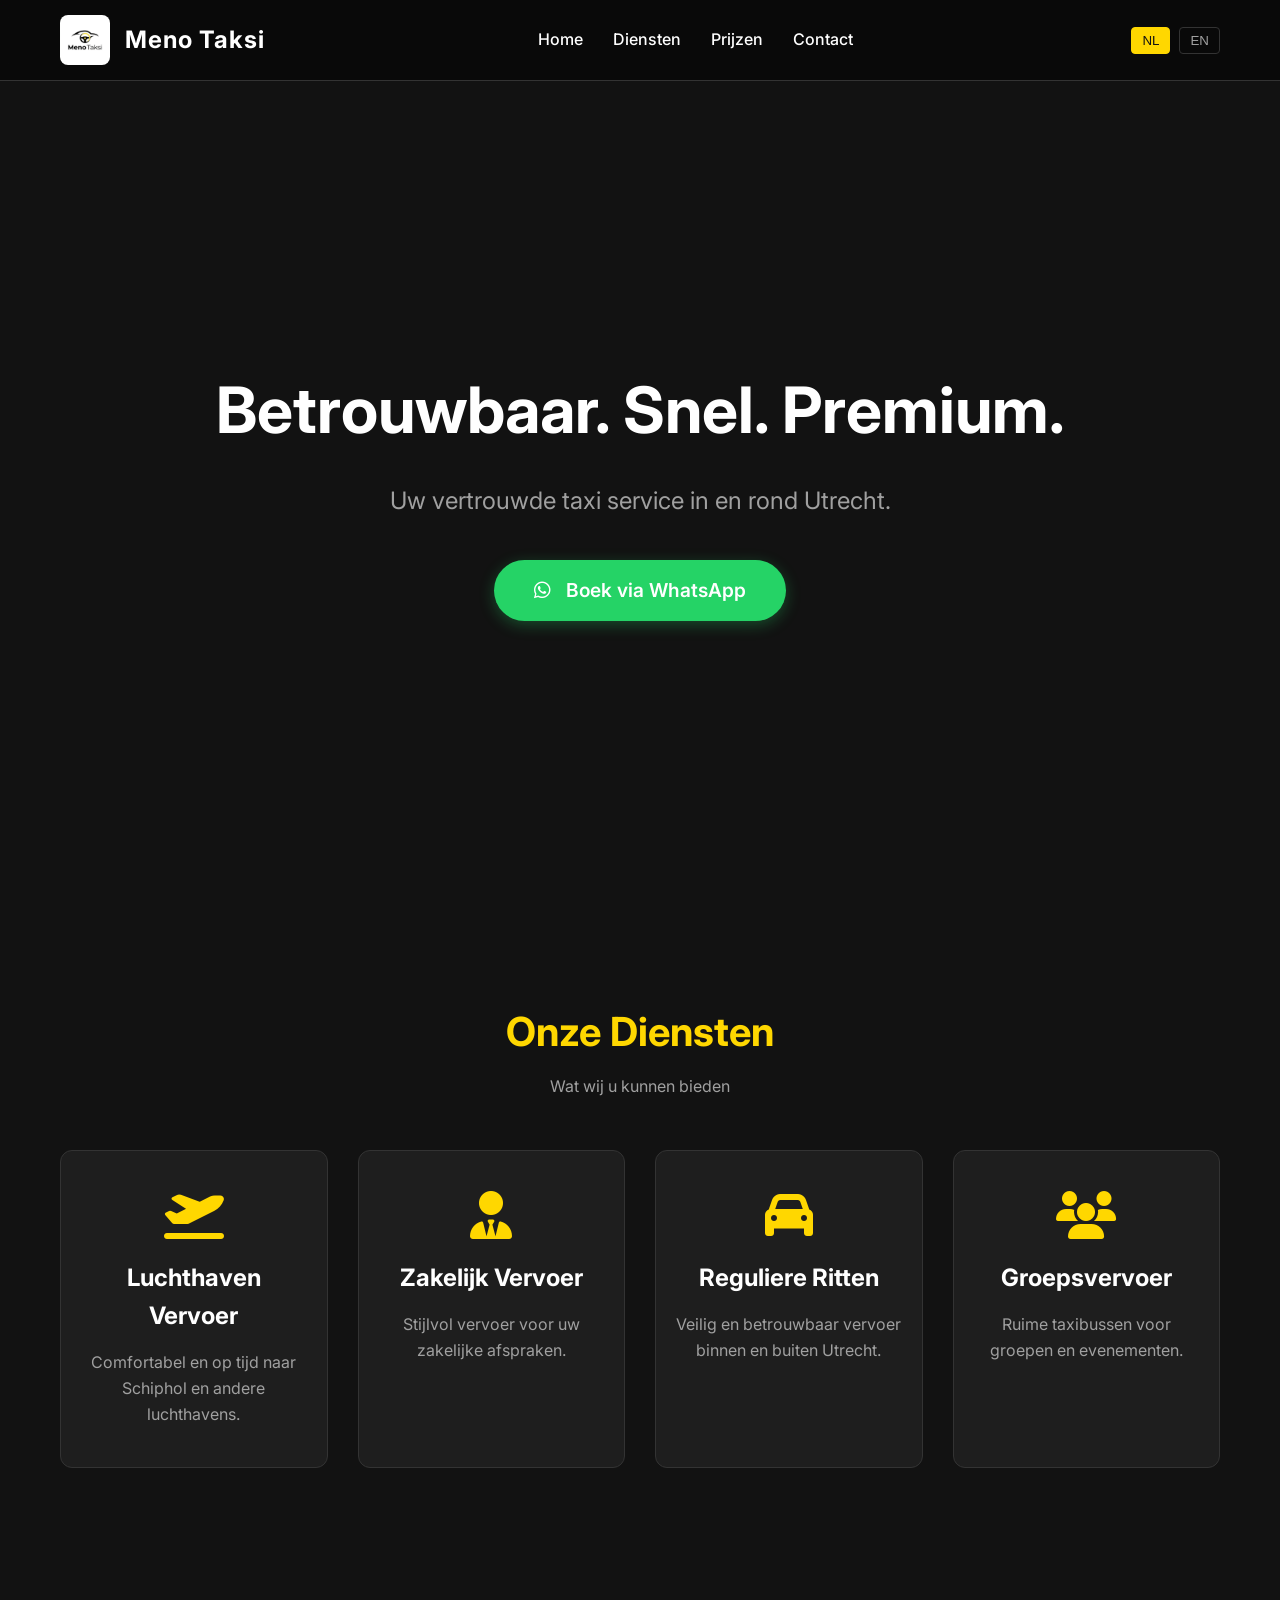
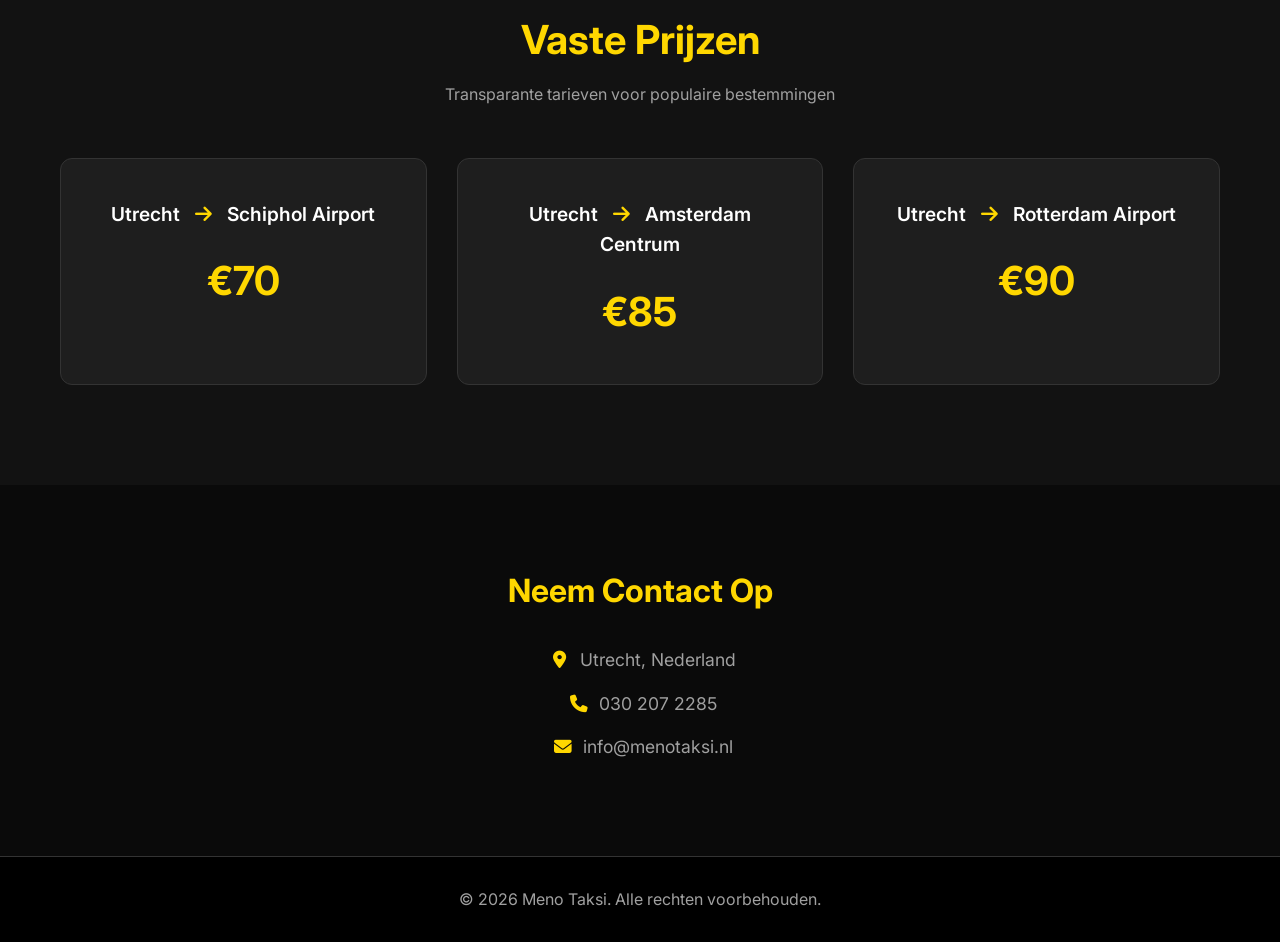
==== index.html @ 23b1a402 "Add files via upload" ====
<!DOCTYPE html>
<html lang="nl">
<head>
    <meta charset="UTF-8">
    <meta name="viewport" content="width=device-width, initial-scale=1.0">
    <title>Meno Taksi | Premium Ride Service</title>
    <link rel="stylesheet" href="style.css">
    <link href="https://fonts.googleapis.com/css2?family=Inter:wght@300;400;600;700&display=swap" rel="stylesheet">
    <link rel="stylesheet" href="https://cdnjs.cloudflare.com/ajax/libs/font-awesome/6.4.0/css/all.min.css">
</head>
<body>
    <header class="header">
        <div class="container header-content">
            <div class="logo">
                <img src="logo.png" alt="Meno Taksi Logo">
                <span class="logo-text">Meno Taksi</span>
            </div>
            <nav class="nav">
                <a href="#home" data-i18n="nav_home">Home</a>
                <a href="#services" data-i18n="nav_services">Diensten</a>
                <a href="#prices" data-i18n="nav_prices">Prijzen</a>
                <a href="#contact" data-i18n="nav_contact">Contact</a>
            </nav>
            <div class="lang-switcher">
                <button id="lang-nl" class="active">NL</button>
                <button id="lang-en">EN</button>
            </div>
        </div>
    </header>

    <main>
        <section id="home" class="hero">
            <div class="hero-content">
                <h1 data-i18n="hero_title">Betrouwbaar. Snel. Premium.</h1>
                <p data-i18n="hero_subtitle">Uw vertrouwde taxi service in en rond Utrecht.</p>
                <a href="https://wa.me/31302072285?text=Hallo%2C%20ik%20wil%20graag%20een%20taxi%20bestellen." target="_blank" class="cta-button">
                    <i class="fab fa-whatsapp"></i> <span data-i18n="hero_button">Boek via WhatsApp</span>
                </a>
            </div>
        </section>

        <section id="services" class="services-section container">
            <h2 class="section-title" data-i18n="services_title">Onze Diensten</h2>
            <p class="section-subtitle" data-i18n="services_subtitle">Wat wij u kunnen bieden</p>
            <div class="services-grid">
                <div class="service-card">
                    <i class="fas fa-plane-departure"></i>
                    <h3 data-i18n="service_airport">Luchthaven Vervoer</h3>
                    <p data-i18n="service_airport_desc">Comfortabel en op tijd naar Schiphol en andere luchthavens.</p>
                </div>
                <div class="service-card">
                    <i class="fas fa-user-tie"></i>
                    <h3 data-i18n="service_business">Zakelijk Vervoer</h3>
                    <p data-i18n="service_business_desc">Stijlvol vervoer voor uw zakelijke afspraken.</p>
                </div>
                <div class="service-card">
                    <i class="fas fa-car"></i>
                    <h3 data-i18n="service_regular">Reguliere Ritten</h3>
                    <p data-i18n="service_regular_desc">Veilig en betrouwbaar vervoer binnen en buiten Utrecht.</p>
                </div>
                <div class="service-card">
                    <i class="fas fa-users"></i>
                    <h3 data-i18n="service_group">Groepsvervoer</h3>
                    <p data-i18n="service_group_desc">Ruime taxibussen voor groepen en evenementen.</p>
                </div>
            </div>
        </section>

        <section id="prices" class="prices-section container">
            <h2 class="section-title" data-i18n="prices_title">Vaste Prijzen</h2>
            <p class="section-subtitle" data-i18n="prices_subtitle">Transparante tarieven voor populaire bestemmingen</p>
            
            <div class="price-cards">
                <div class="price-card">
                    <div class="route">Utrecht <i class="fas fa-arrow-right"></i> Schiphol Airport</div>
                    <div class="price">€70</div>
                </div>
                <div class="price-card">
                    <div class="route">Utrecht <i class="fas fa-arrow-right"></i> Amsterdam Centrum</div>
                    <div class="price">€85</div>
                </div>
                <div class="price-card">
                    <div class="route">Utrecht <i class="fas fa-arrow-right"></i> Rotterdam Airport</div>
                    <div class="price">€90</div>
                </div>
            </div>
        </section>

        <section id="contact" class="contact-section">
            <div class="container contact-content">
                <div class="contact-info">
                    <h2 data-i18n="contact_title">Neem Contact Op</h2>
                    <p><i class="fas fa-map-marker-alt"></i> Utrecht, Nederland</p>
                    <p><i class="fas fa-phone"></i> <a href="tel:0302072285" style="color:var(--gray-text); text-decoration:none;">030 207 2285</a></p>
                    <p><i class="fas fa-envelope"></i> info@menotaksi.nl</p>
                </div>
            </div>
        </section>
    </main>

    <footer>
        <div class="container footer-content">
            <p>&copy; 2026 Meno Taksi. <span data-i18n="footer_rights">Alle rechten voorbehouden.</span></p>
        </div>
    </footer>

    <script src="script.js"></script>
</body>
</html>
---- style.css ----
:root {
    --primary-color: #ffd700;
    --primary-dark: #ccac00;
    --dark-bg: #121212;
    --darker-bg: #0a0a0a;
    --light-text: #ffffff;
    --gray-text: #a0a0a0;
    --card-bg: #1e1e1e;
    --border-color: #333333;
}

* {
    margin: 0;
    padding: 0;
    box-sizing: border-box;
}

body {
    font-family: 'Inter', sans-serif;
    background-color: var(--dark-bg);
    color: var(--light-text);
    line-height: 1.6;
    scroll-behavior: smooth;
}

.container {
    max-width: 1200px;
    margin: 0 auto;
    padding: 0 20px;
}

.header {
    background-color: rgba(10, 10, 10, 0.95);
    backdrop-filter: blur(10px);
    position: fixed;
    width: 100%;
    top: 0;
    z-index: 100;
    border-bottom: 1px solid var(--border-color);
}

.header-content {
    display: flex;
    justify-content: space-between;
    align-items: center;
    height: 80px;
}

.logo {
    display: flex;
    align-items: center;
    gap: 15px;
}

.logo img {
    height: 50px;
    width: 50px;
    object-fit: cover;
    border-radius: 8px;
}

.logo-text {
    font-size: 1.5rem;
    font-weight: 700;
    letter-spacing: 1px;
    color: var(--light-text);
}

.nav {
    display: flex;
    gap: 30px;
}

.nav a {
    color: var(--light-text);
    text-decoration: none;
    font-weight: 500;
    transition: color 0.3s;
}

.nav a:hover {
    color: var(--primary-color);
}

.lang-switcher button {
    background: transparent;
    border: 1px solid var(--border-color);
    color: var(--gray-text);
    padding: 5px 10px;
    margin-left: 5px;
    cursor: pointer;
    border-radius: 4px;
    transition: all 0.3s;
}

.lang-switcher button.active, .lang-switcher button:hover {
    color: var(--dark-bg);
    background-color: var(--primary-color);
    border-color: var(--primary-color);
}

.hero {
    height: 100vh;
    display: flex;
    align-items: center;
    justify-content: center;
    text-align: center;
    background: linear-gradient(rgba(18, 18, 18, 0.8), rgba(18, 18, 18, 0.8)), url('https://images.unsplash.com/photo-1449965408869-eaa3f722e40d?q=80&w=2070&auto=format&fit=crop') no-repeat center center/cover;
    padding-top: 80px;
}

.hero-content h1 {
    font-size: 4rem;
    font-weight: 700;
    margin-bottom: 20px;
    color: var(--light-text);
}

.hero-content p {
    font-size: 1.5rem;
    color: var(--gray-text);
    margin-bottom: 40px;
}

.cta-button {
    display: inline-block;
    background-color: #25D366;
    color: #fff;
    padding: 15px 40px;
    font-size: 1.2rem;
    font-weight: 600;
    text-decoration: none;
    border-radius: 50px;
    transition: transform 0.3s, box-shadow 0.3s;
    box-shadow: 0 4px 15px rgba(37, 211, 102, 0.3);
}

.cta-button:hover {
    transform: translateY(-3px);
    box-shadow: 0 6px 20px rgba(37, 211, 102, 0.5);
}

.cta-button i {
    margin-right: 10px;
}

/* Services Section */
.services-section {
    padding: 100px 20px 40px;
    text-align: center;
}

.services-grid {
    display: grid;
    grid-template-columns: repeat(auto-fit, minmax(250px, 1fr));
    gap: 30px;
    margin-top: 40px;
}

.service-card {
    background-color: var(--card-bg);
    padding: 40px 20px;
    border-radius: 12px;
    border: 1px solid var(--border-color);
    transition: transform 0.3s, border-color 0.3s;
}

.service-card:hover {
    transform: translateY(-5px);
    border-color: var(--primary-color);
}

.service-card i {
    font-size: 3rem;
    color: var(--primary-color);
    margin-bottom: 20px;
}

.service-card h3 {
    font-size: 1.5rem;
    margin-bottom: 15px;
    color: var(--light-text);
}

.service-card p {
    color: var(--gray-text);
}

.prices-section {
    padding: 100px 20px;
    text-align: center;
}

.section-title {
    font-size: 2.5rem;
    color: var(--primary-color);
    margin-bottom: 10px;
}

.section-subtitle {
    color: var(--gray-text);
    margin-bottom: 50px;
}

.price-cards {
    display: grid;
    grid-template-columns: repeat(auto-fit, minmax(300px, 1fr));
    gap: 30px;
}

.price-card {
    background-color: var(--card-bg);
    padding: 40px;
    border-radius: 12px;
    border: 1px solid var(--border-color);
    transition: transform 0.3s, border-color 0.3s;
}

.price-card:hover {
    transform: translateY(-10px);
    border-color: var(--primary-color);
}

.route {
    font-size: 1.2rem;
    font-weight: 600;
    margin-bottom: 20px;
}

.route i {
    color: var(--primary-color);
    margin: 0 10px;
}

.price {
    font-size: 2.5rem;
    font-weight: 700;
    color: var(--primary-color);
}

.contact-section {
    background-color: var(--darker-bg);
    padding: 80px 20px;
    text-align: center;
}

.contact-info h2 {
    font-size: 2rem;
    margin-bottom: 30px;
    color: var(--primary-color);
}

.contact-info p {
    font-size: 1.1rem;
    margin-bottom: 15px;
    color: var(--gray-text);
}

.contact-info i {
    color: var(--primary-color);
    width: 30px;
}

footer {
    background-color: #000;
    padding: 30px 0;
    text-align: center;
    color: var(--gray-text);
    border-top: 1px solid var(--border-color);
}

@media (max-width: 768px) {
    .header-content {
        flex-direction: column;
        height: auto;
        padding: 15px 0;
        gap: 15px;
    }
    
    .nav {
        gap: 15px;
        flex-wrap: wrap;
        justify-content: center;
    }

    .hero-content h1 {
        font-size: 2.5rem;
    }

    .hero-content p {
        font-size: 1.2rem;
    }
}
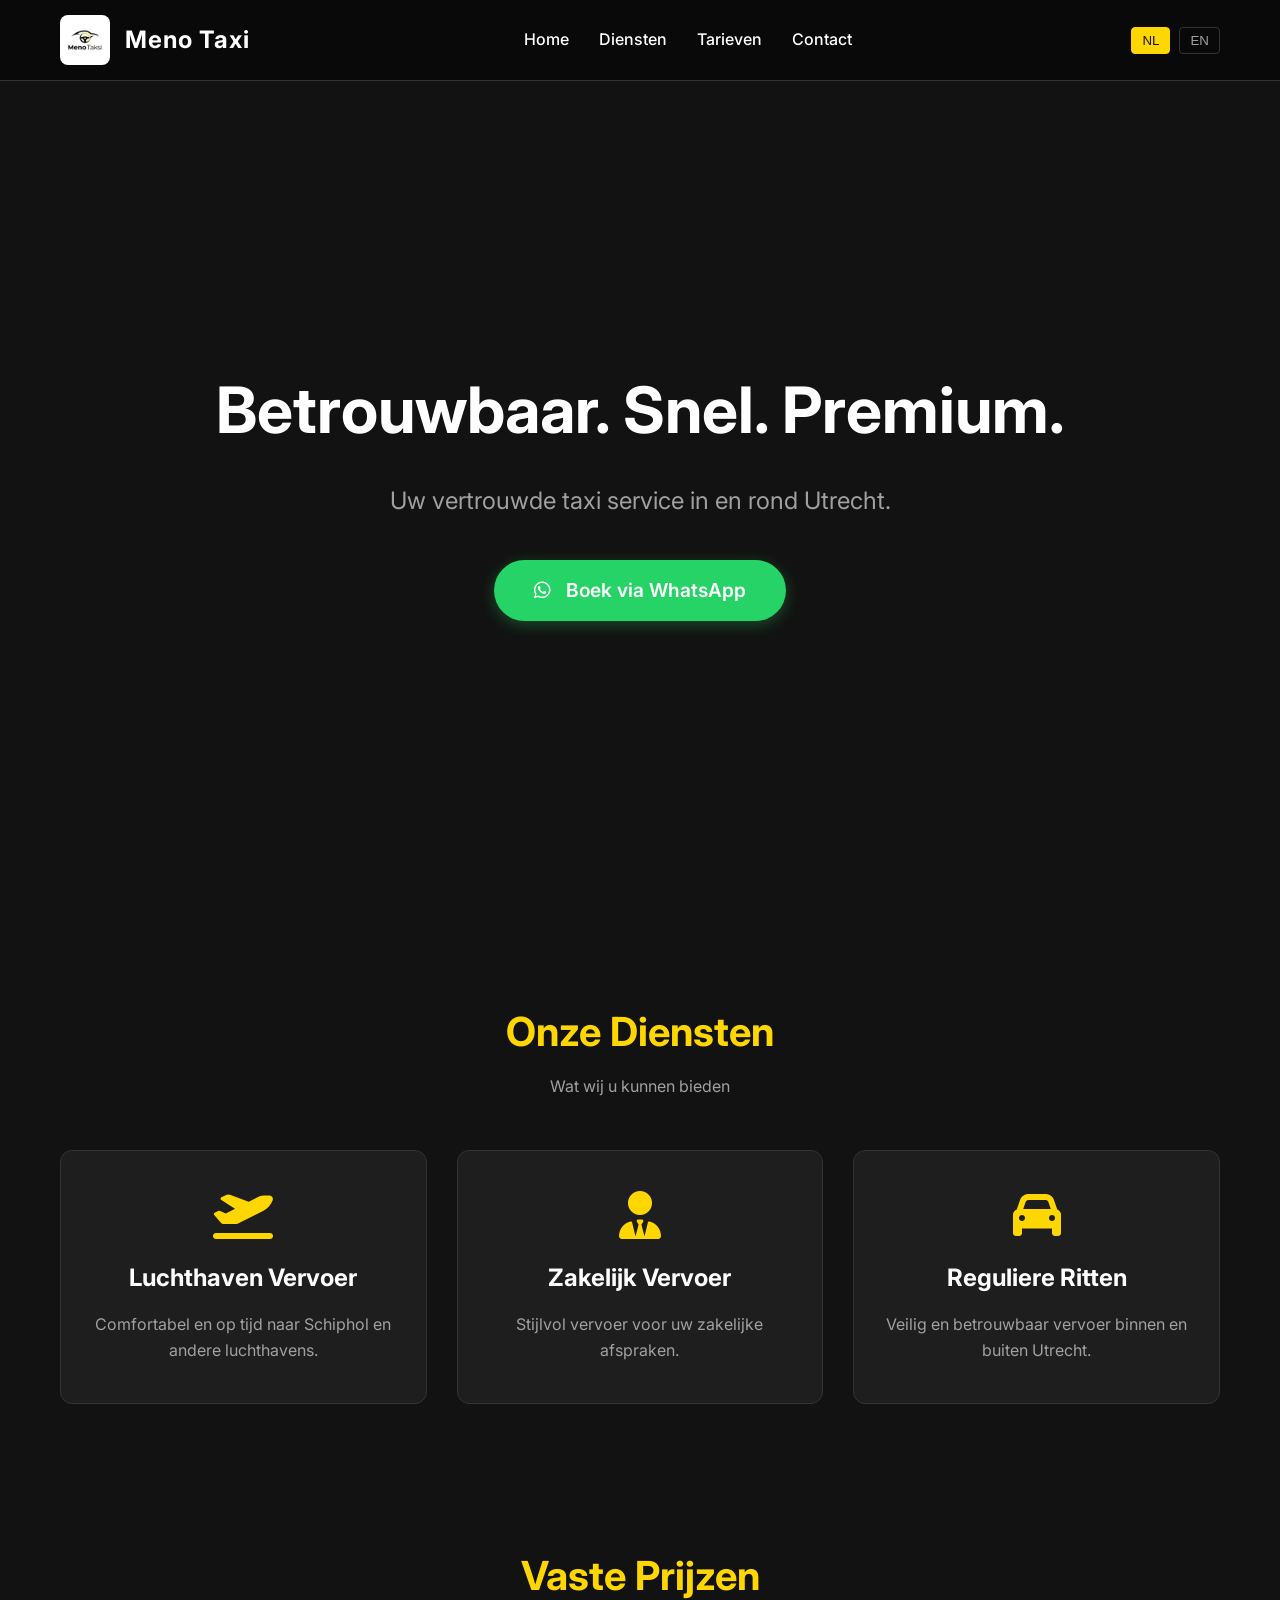
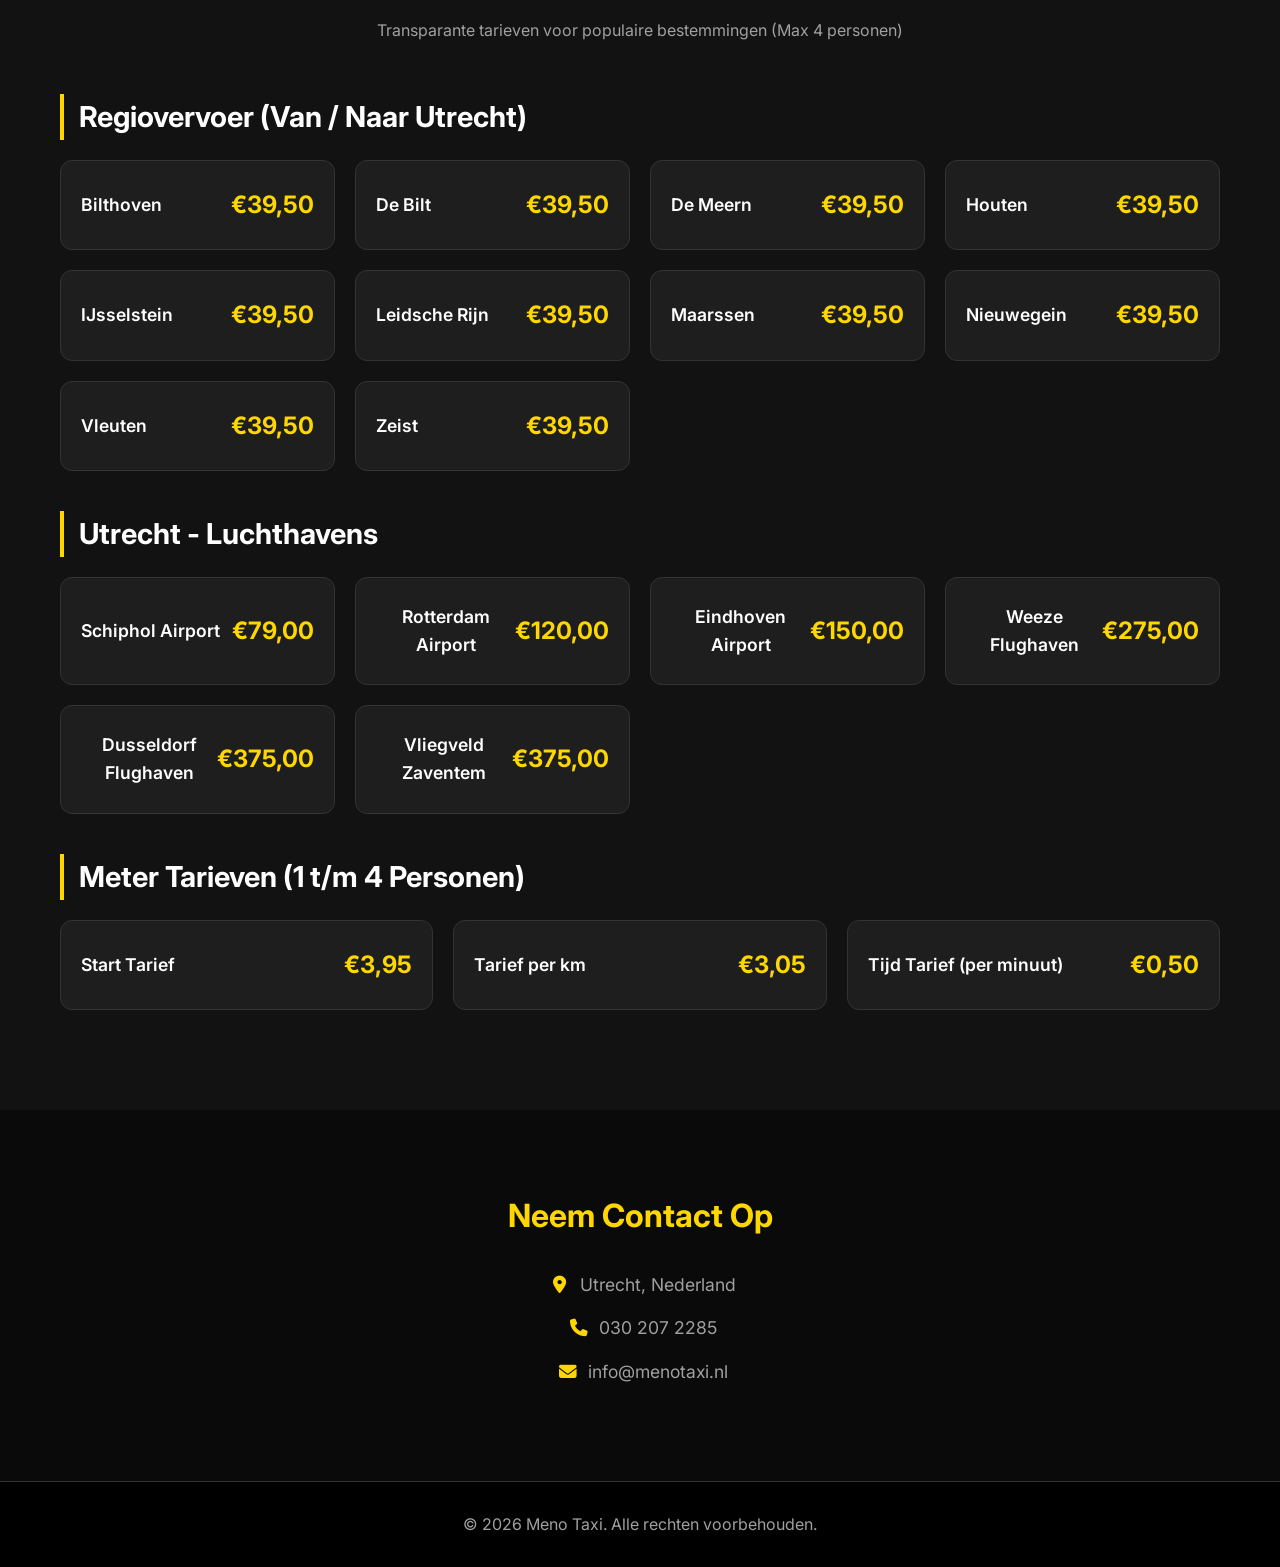
==== commit f69ba2fc: "Add files via upload" ====
--- a/index.html
+++ b/index.html
@@ -3,7 +3,7 @@
 <head>
     <meta charset="UTF-8">
     <meta name="viewport" content="width=device-width, initial-scale=1.0">
-    <title>Meno Taksi | Premium Ride Service</title>
+    <title>Meno Taxi | Premium Ride Service</title>
     <link rel="stylesheet" href="style.css">
     <link href="https://fonts.googleapis.com/css2?family=Inter:wght@300;400;600;700&display=swap" rel="stylesheet">
     <link rel="stylesheet" href="https://cdnjs.cloudflare.com/ajax/libs/font-awesome/6.4.0/css/all.min.css">
@@ -12,13 +12,13 @@
     <header class="header">
         <div class="container header-content">
             <div class="logo">
-                <img src="logo.png" alt="Meno Taksi Logo">
-                <span class="logo-text">Meno Taksi</span>
+                <img src="logo.png" alt="Meno Taxi Logo">
+                <span class="logo-text">Meno Taxi</span>
             </div>
             <nav class="nav">
                 <a href="#home" data-i18n="nav_home">Home</a>
                 <a href="#services" data-i18n="nav_services">Diensten</a>
-                <a href="#prices" data-i18n="nav_prices">Prijzen</a>
+                <a href="#prices" data-i18n="nav_prices">Tarieven</a>
                 <a href="#contact" data-i18n="nav_contact">Contact</a>
             </nav>
             <div class="lang-switcher">
@@ -58,31 +58,42 @@
                     <h3 data-i18n="service_regular">Reguliere Ritten</h3>
                     <p data-i18n="service_regular_desc">Veilig en betrouwbaar vervoer binnen en buiten Utrecht.</p>
                 </div>
-                <div class="service-card">
-                    <i class="fas fa-users"></i>
-                    <h3 data-i18n="service_group">Groepsvervoer</h3>
-                    <p data-i18n="service_group_desc">Ruime taxibussen voor groepen en evenementen.</p>
-                </div>
             </div>
         </section>
 
         <section id="prices" class="prices-section container">
             <h2 class="section-title" data-i18n="prices_title">Vaste Prijzen</h2>
-            <p class="section-subtitle" data-i18n="prices_subtitle">Transparante tarieven voor populaire bestemmingen</p>
+            <p class="section-subtitle" data-i18n="prices_subtitle">Transparante tarieven voor populaire bestemmingen (Max 4 personen)</p>
             
+            <h3 class="price-category">Regiovervoer (Van / Naar Utrecht)</h3>
             <div class="price-cards">
-                <div class="price-card">
-                    <div class="route">Utrecht <i class="fas fa-arrow-right"></i> Schiphol Airport</div>
-                    <div class="price">€70</div>
-                </div>
-                <div class="price-card">
-                    <div class="route">Utrecht <i class="fas fa-arrow-right"></i> Amsterdam Centrum</div>
-                    <div class="price">€85</div>
-                </div>
-                <div class="price-card">
-                    <div class="route">Utrecht <i class="fas fa-arrow-right"></i> Rotterdam Airport</div>
-                    <div class="price">€90</div>
-                </div>
+                <div class="price-card"><div class="route">Bilthoven</div><div class="price">€39,50</div></div>
+                <div class="price-card"><div class="route">De Bilt</div><div class="price">€39,50</div></div>
+                <div class="price-card"><div class="route">De Meern</div><div class="price">€39,50</div></div>
+                <div class="price-card"><div class="route">Houten</div><div class="price">€39,50</div></div>
+                <div class="price-card"><div class="route">IJsselstein</div><div class="price">€39,50</div></div>
+                <div class="price-card"><div class="route">Leidsche Rijn</div><div class="price">€39,50</div></div>
+                <div class="price-card"><div class="route">Maarssen</div><div class="price">€39,50</div></div>
+                <div class="price-card"><div class="route">Nieuwegein</div><div class="price">€39,50</div></div>
+                <div class="price-card"><div class="route">Vleuten</div><div class="price">€39,50</div></div>
+                <div class="price-card"><div class="route">Zeist</div><div class="price">€39,50</div></div>
+            </div>
+
+            <h3 class="price-category" style="margin-top: 40px;">Utrecht - Luchthavens</h3>
+            <div class="price-cards">
+                <div class="price-card"><div class="route">Schiphol Airport</div><div class="price">€79,00</div></div>
+                <div class="price-card"><div class="route">Rotterdam Airport</div><div class="price">€120,00</div></div>
+                <div class="price-card"><div class="route">Eindhoven Airport</div><div class="price">€150,00</div></div>
+                <div class="price-card"><div class="route">Weeze Flughaven</div><div class="price">€275,00</div></div>
+                <div class="price-card"><div class="route">Dusseldorf Flughaven</div><div class="price">€375,00</div></div>
+                <div class="price-card"><div class="route">Vliegveld Zaventem</div><div class="price">€375,00</div></div>
+            </div>
+
+            <h3 class="price-category" style="margin-top: 40px;">Meter Tarieven (1 t/m 4 Personen)</h3>
+            <div class="price-cards">
+                <div class="price-card"><div class="route">Start Tarief</div><div class="price">€3,95</div></div>
+                <div class="price-card"><div class="route">Tarief per km</div><div class="price">€3,05</div></div>
+                <div class="price-card"><div class="route">Tijd Tarief (per minuut)</div><div class="price">€0,50</div></div>
             </div>
         </section>
 
@@ -92,7 +103,7 @@
                     <h2 data-i18n="contact_title">Neem Contact Op</h2>
                     <p><i class="fas fa-map-marker-alt"></i> Utrecht, Nederland</p>
                     <p><i class="fas fa-phone"></i> <a href="tel:0302072285" style="color:var(--gray-text); text-decoration:none;">030 207 2285</a></p>
-                    <p><i class="fas fa-envelope"></i> info@menotaksi.nl</p>
+                    <p><i class="fas fa-envelope"></i> info@menotaxi.nl</p>
                 </div>
             </div>
         </section>
@@ -100,7 +111,7 @@
 
     <footer>
         <div class="container footer-content">
-            <p>&copy; 2026 Meno Taksi. <span data-i18n="footer_rights">Alle rechten voorbehouden.</span></p>
+            <p>&copy; 2026 Meno Taxi. <span data-i18n="footer_rights">Alle rechten voorbehouden.</span></p>
         </div>
     </footer>
 
--- a/style.css
+++ b/style.css
@@ -202,29 +202,40 @@
     margin-bottom: 50px;
 }
 
+.price-category {
+    font-size: 1.8rem;
+    color: var(--light-text);
+    margin: 40px 0 20px;
+    text-align: left;
+    border-left: 4px solid var(--primary-color);
+    padding-left: 15px;
+}
+
 .price-cards {
     display: grid;
-    grid-template-columns: repeat(auto-fit, minmax(300px, 1fr));
-    gap: 30px;
+    grid-template-columns: repeat(auto-fit, minmax(250px, 1fr));
+    gap: 20px;
 }
 
 .price-card {
     background-color: var(--card-bg);
-    padding: 40px;
+    padding: 25px 20px;
     border-radius: 12px;
     border: 1px solid var(--border-color);
     transition: transform 0.3s, border-color 0.3s;
+    display: flex;
+    justify-content: space-between;
+    align-items: center;
 }
 
 .price-card:hover {
-    transform: translateY(-10px);
+    transform: translateY(-5px);
     border-color: var(--primary-color);
 }
 
 .route {
-    font-size: 1.2rem;
+    font-size: 1.1rem;
     font-weight: 600;
-    margin-bottom: 20px;
 }
 
 .route i {
@@ -233,7 +244,7 @@
 }
 
 .price {
-    font-size: 2.5rem;
+    font-size: 1.5rem;
     font-weight: 700;
     color: var(--primary-color);
 }
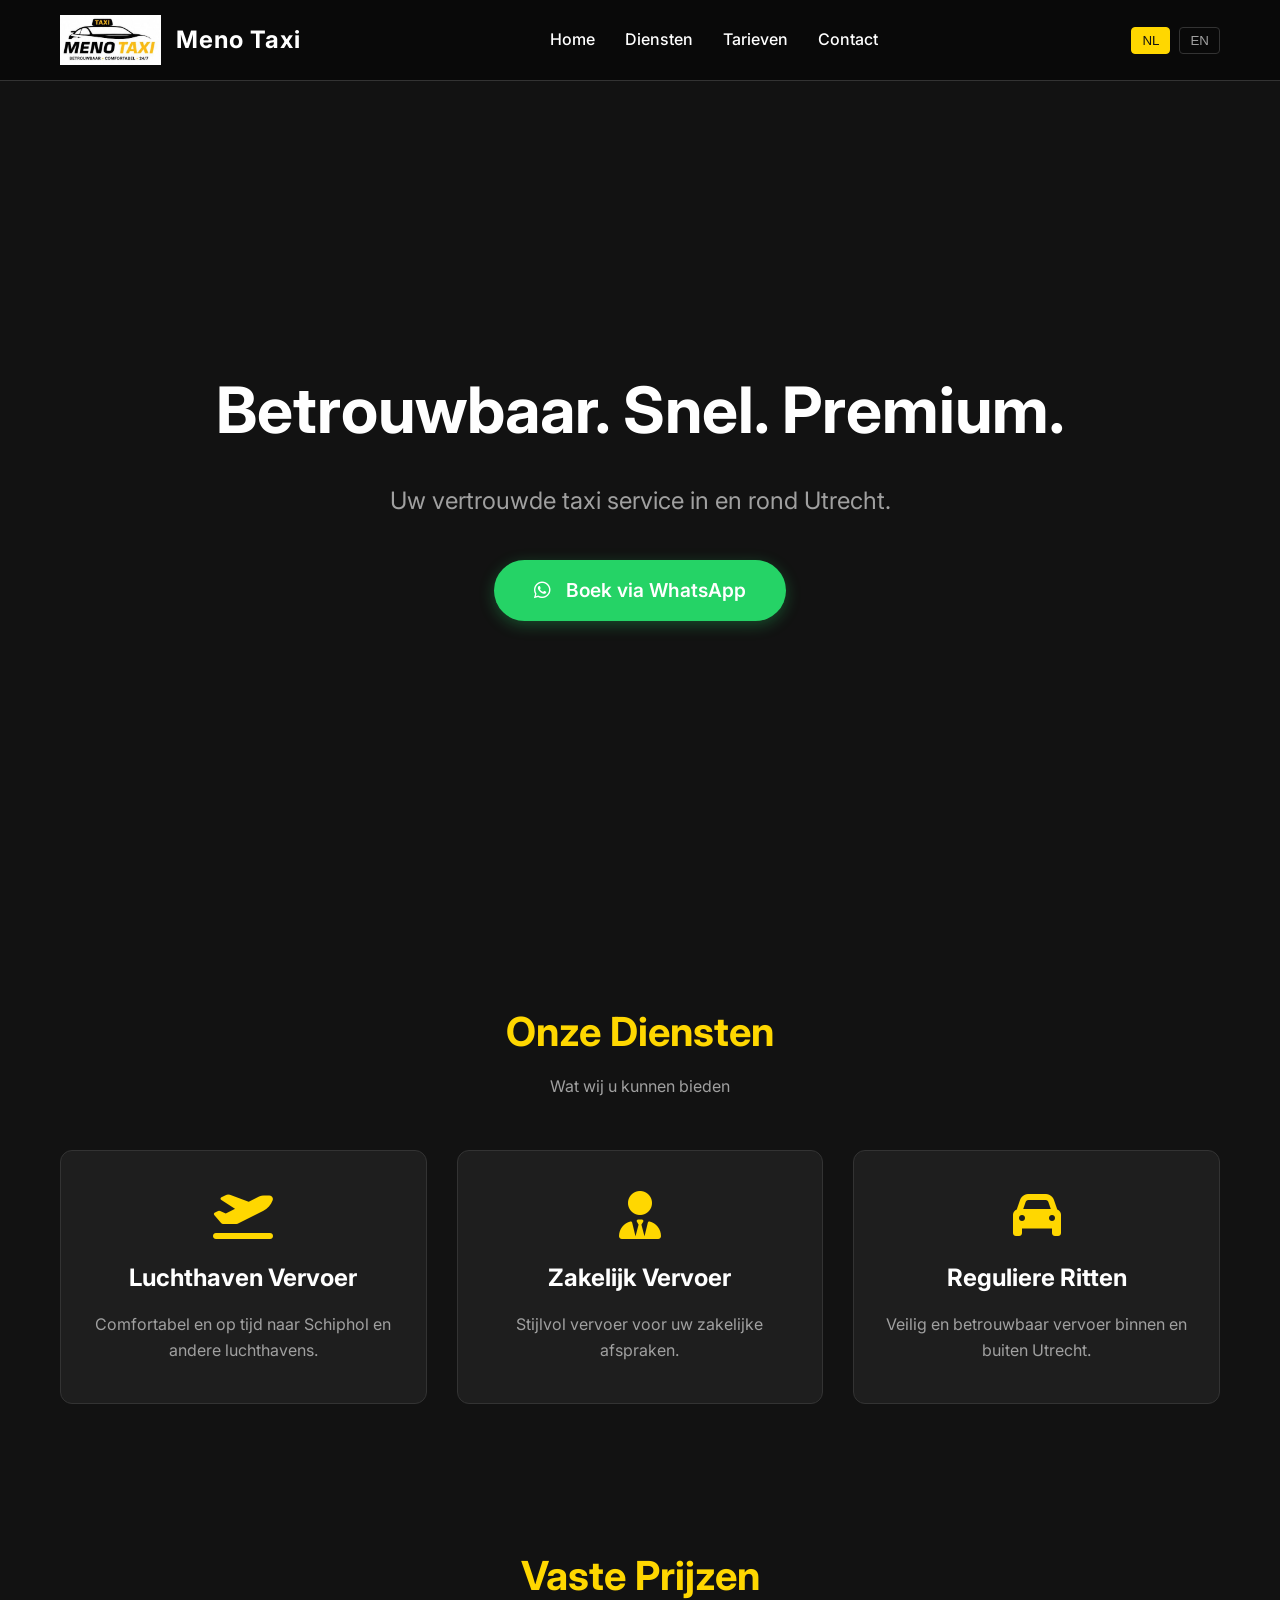
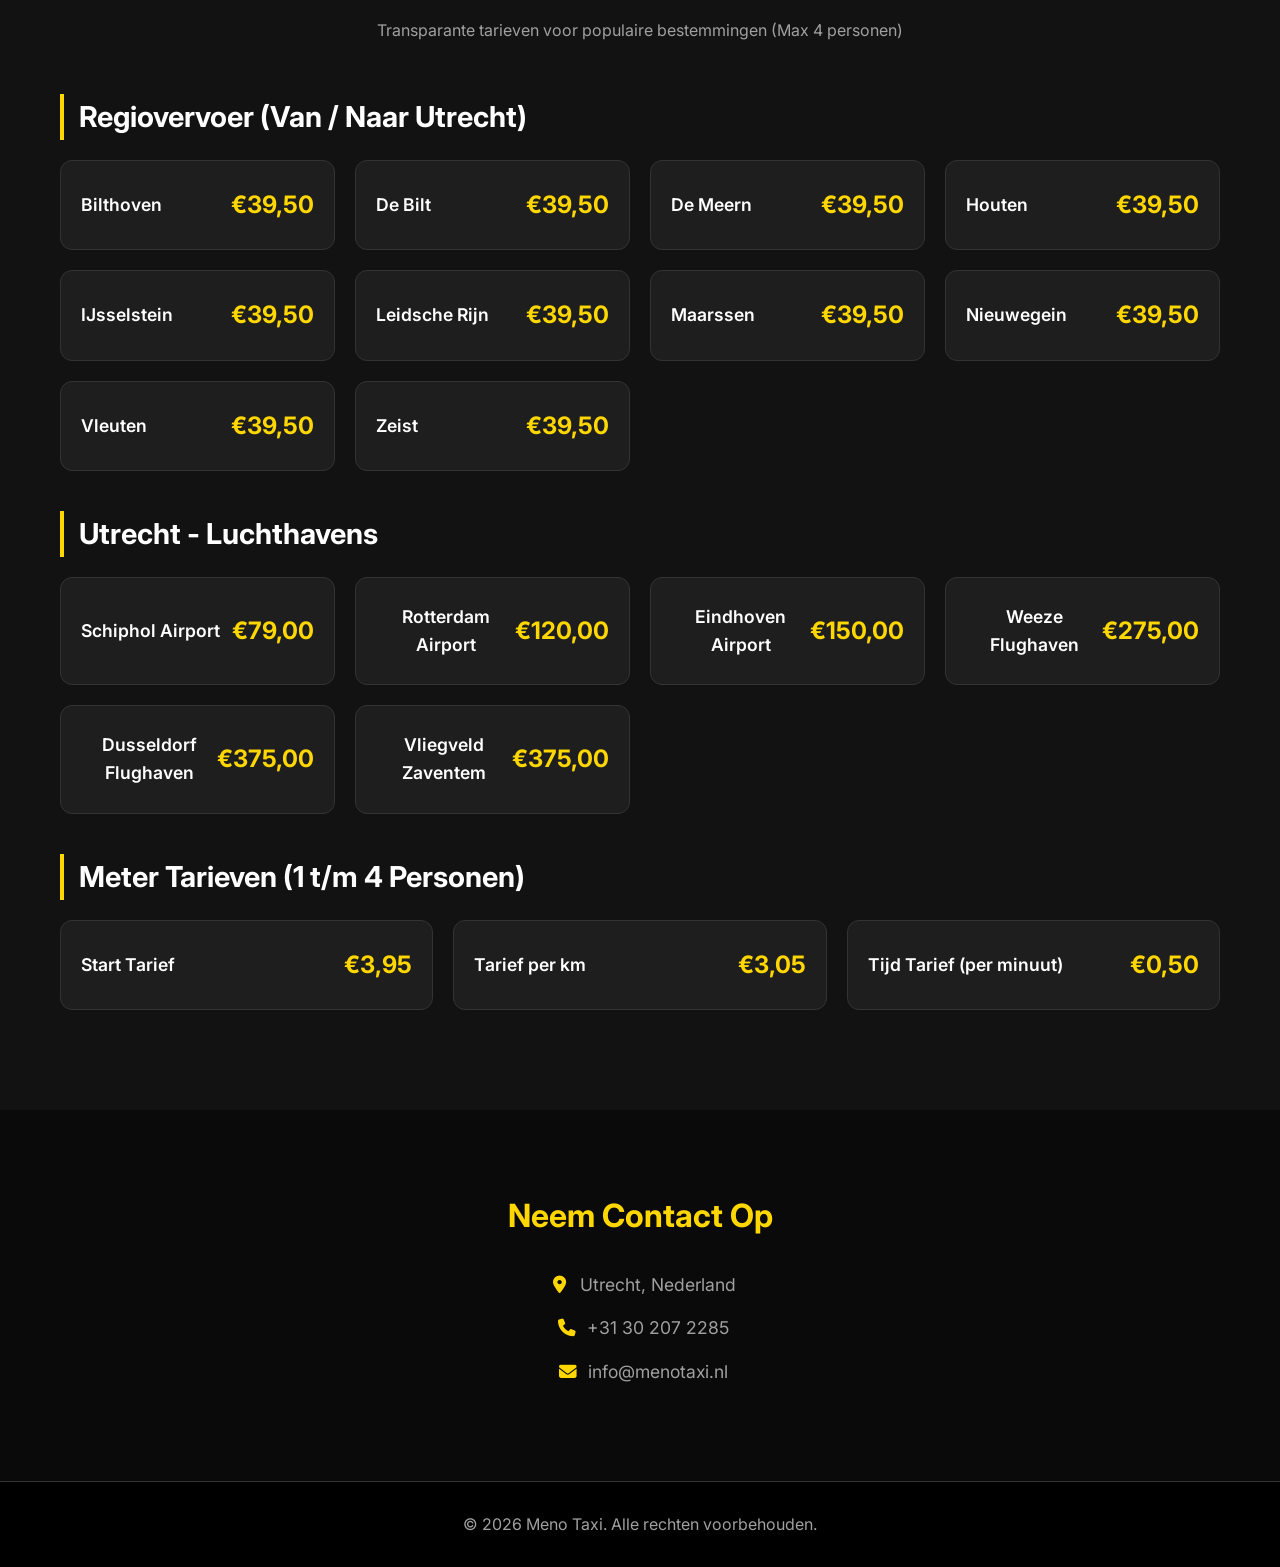
==== commit f73cf2be: "Add files via upload" ====
--- a/index.html
+++ b/index.html
@@ -43,17 +43,17 @@
             <h2 class="section-title" data-i18n="services_title">Onze Diensten</h2>
             <p class="section-subtitle" data-i18n="services_subtitle">Wat wij u kunnen bieden</p>
             <div class="services-grid">
-                <div class="service-card">
+                <div class="service-card" data-service="airport">
                     <i class="fas fa-plane-departure"></i>
                     <h3 data-i18n="service_airport">Luchthaven Vervoer</h3>
                     <p data-i18n="service_airport_desc">Comfortabel en op tijd naar Schiphol en andere luchthavens.</p>
                 </div>
-                <div class="service-card">
+                <div class="service-card" data-service="business">
                     <i class="fas fa-user-tie"></i>
                     <h3 data-i18n="service_business">Zakelijk Vervoer</h3>
                     <p data-i18n="service_business_desc">Stijlvol vervoer voor uw zakelijke afspraken.</p>
                 </div>
-                <div class="service-card">
+                <div class="service-card" data-service="regular">
                     <i class="fas fa-car"></i>
                     <h3 data-i18n="service_regular">Reguliere Ritten</h3>
                     <p data-i18n="service_regular_desc">Veilig en betrouwbaar vervoer binnen en buiten Utrecht.</p>
@@ -102,11 +102,20 @@
                 <div class="contact-info">
                     <h2 data-i18n="contact_title">Neem Contact Op</h2>
                     <p><i class="fas fa-map-marker-alt"></i> Utrecht, Nederland</p>
-                    <p><i class="fas fa-phone"></i> <a href="tel:0302072285" style="color:var(--gray-text); text-decoration:none;">030 207 2285</a></p>
+                    <p><i class="fas fa-phone"></i> <a href="tel:+31302072285" style="color:var(--gray-text); text-decoration:none;">+31 30 207 2285</a></p>
                     <p><i class="fas fa-envelope"></i> info@menotaxi.nl</p>
                 </div>
             </div>
         </section>
+
+        <!-- Service Detail Modal -->
+        <div id="service-modal" class="modal">
+            <div class="modal-content">
+                <span class="close-modal">&times;</span>
+                <h3 id="modal-title">Title</h3>
+                <div id="modal-body" class="modal-body">Description</div>
+            </div>
+        </div>
     </main>
 
     <footer>
--- a/style.css
+++ b/style.css
@@ -54,9 +54,8 @@
 
 .logo img {
     height: 50px;
-    width: 50px;
-    object-fit: cover;
-    border-radius: 8px;
+    width: auto;
+    object-fit: contain;
 }
 
 .logo-text {
@@ -163,6 +162,7 @@
     border-radius: 12px;
     border: 1px solid var(--border-color);
     transition: transform 0.3s, border-color 0.3s;
+    cursor: pointer;
 }
 
 .service-card:hover {
@@ -184,6 +184,61 @@
 
 .service-card p {
     color: var(--gray-text);
+}
+
+/* Modal Styles */
+.modal {
+    display: none; 
+    position: fixed; 
+    z-index: 1000; 
+    left: 0;
+    top: 0;
+    width: 100%; 
+    height: 100%; 
+    overflow: auto; 
+    background-color: rgba(0,0,0,0.8); 
+    backdrop-filter: blur(5px);
+}
+
+.modal-content {
+    background-color: var(--card-bg);
+    margin: 10% auto; 
+    padding: 40px;
+    border: 1px solid var(--border-color);
+    width: 80%; 
+    max-width: 600px;
+    border-radius: 12px;
+    position: relative;
+    color: var(--light-text);
+}
+
+.close-modal {
+    color: var(--gray-text);
+    position: absolute;
+    top: 15px;
+    right: 25px;
+    font-size: 28px;
+    font-weight: bold;
+    cursor: pointer;
+    transition: color 0.3s;
+}
+
+.close-modal:hover,
+.close-modal:focus {
+    color: var(--primary-color);
+    text-decoration: none;
+}
+
+#modal-title {
+    color: var(--primary-color);
+    font-size: 2rem;
+    margin-bottom: 20px;
+}
+
+#modal-body {
+    color: var(--gray-text);
+    font-size: 1.1rem;
+    line-height: 1.8;
 }
 
 .prices-section {
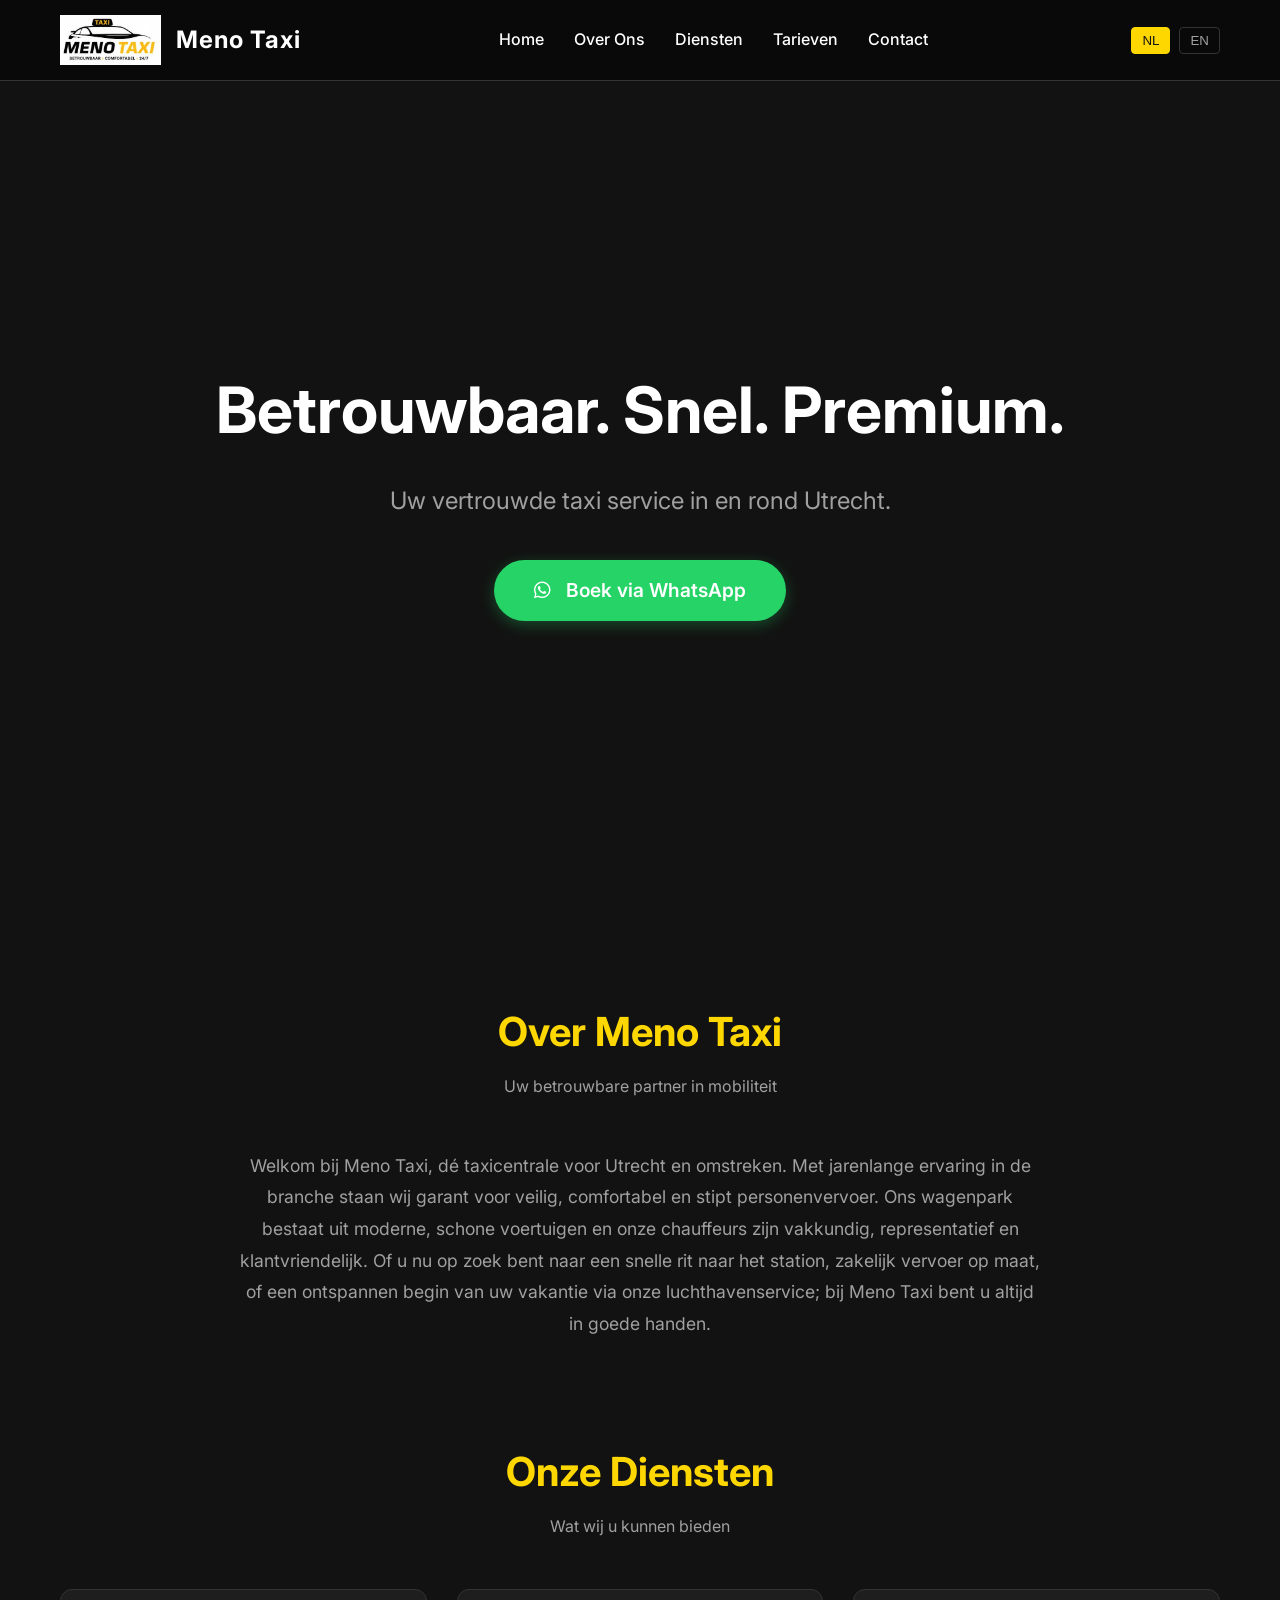
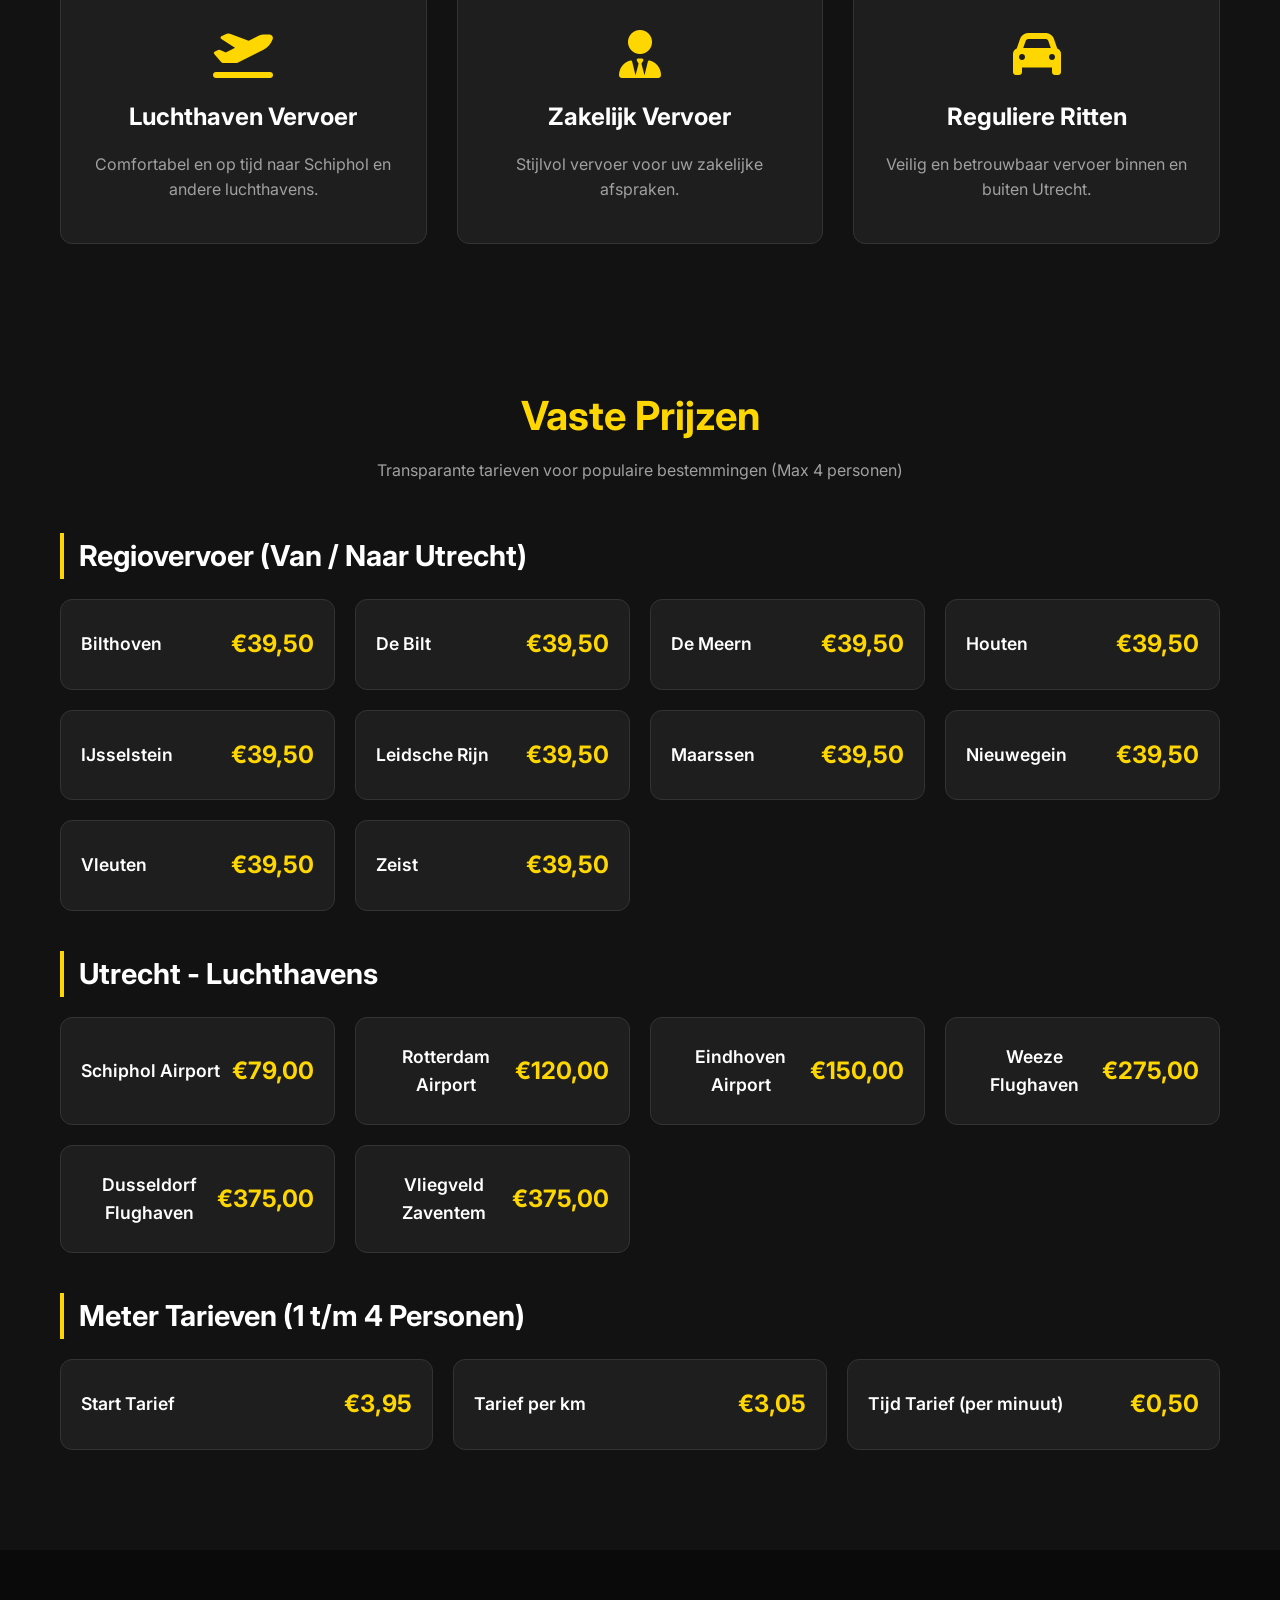
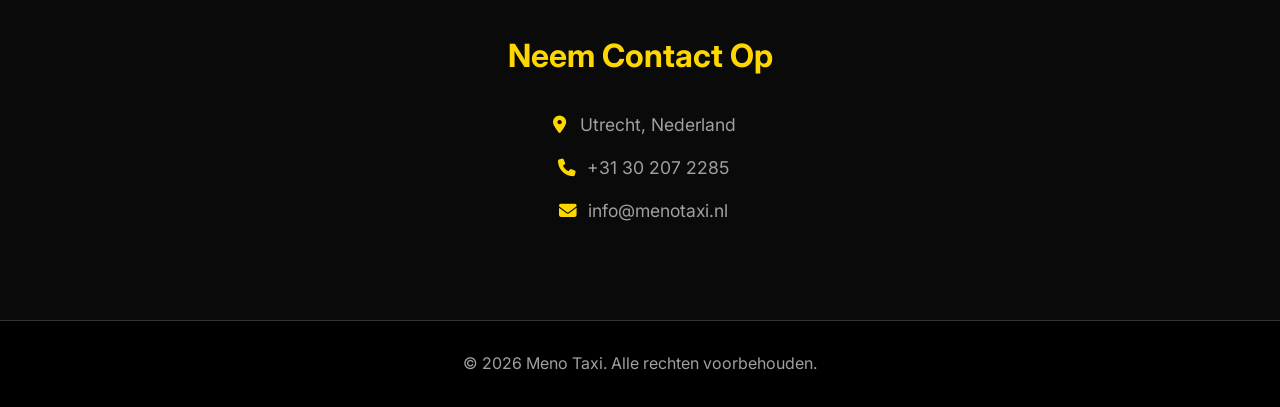
==== commit bbb78ef9: "Add files via upload" ====
--- a/index.html
+++ b/index.html
@@ -17,6 +17,7 @@
             </div>
             <nav class="nav">
                 <a href="#home" data-i18n="nav_home">Home</a>
+                <a href="#about" data-i18n="nav_about">Over Ons</a>
                 <a href="#services" data-i18n="nav_services">Diensten</a>
                 <a href="#prices" data-i18n="nav_prices">Tarieven</a>
                 <a href="#contact" data-i18n="nav_contact">Contact</a>
@@ -36,6 +37,14 @@
                 <a href="https://wa.me/31302072285?text=Hallo%2C%20ik%20wil%20graag%20een%20taxi%20bestellen." target="_blank" class="cta-button">
                     <i class="fab fa-whatsapp"></i> <span data-i18n="hero_button">Boek via WhatsApp</span>
                 </a>
+            </div>
+        </section>
+
+        <section id="about" class="about-section container" style="padding: 100px 20px 0; text-align: center;">
+            <h2 class="section-title" data-i18n="about_title">Over Meno Taxi</h2>
+            <p class="section-subtitle" data-i18n="about_subtitle">Uw betrouwbare partner in mobiliteit</p>
+            <div style="max-width: 800px; margin: 0 auto; color: var(--gray-text); font-size: 1.1rem; line-height: 1.8;">
+                <p data-i18n="about_text">Welkom bij Meno Taxi, dé taxicentrale voor Utrecht en omstreken. Met jarenlange ervaring in de branche staan wij garant voor veilig, comfortabel en stipt personenvervoer. Ons wagenpark bestaat uit moderne, schone voertuigen en onze chauffeurs zijn vakkundig, representatief en klantvriendelijk. Of u nu op zoek bent naar een snelle rit naar het station, zakelijk vervoer op maat, of een ontspannen begin van uw vakantie via onze luchthavenservice; bij Meno Taxi bent u altijd in goede handen.</p>
             </div>
         </section>
 
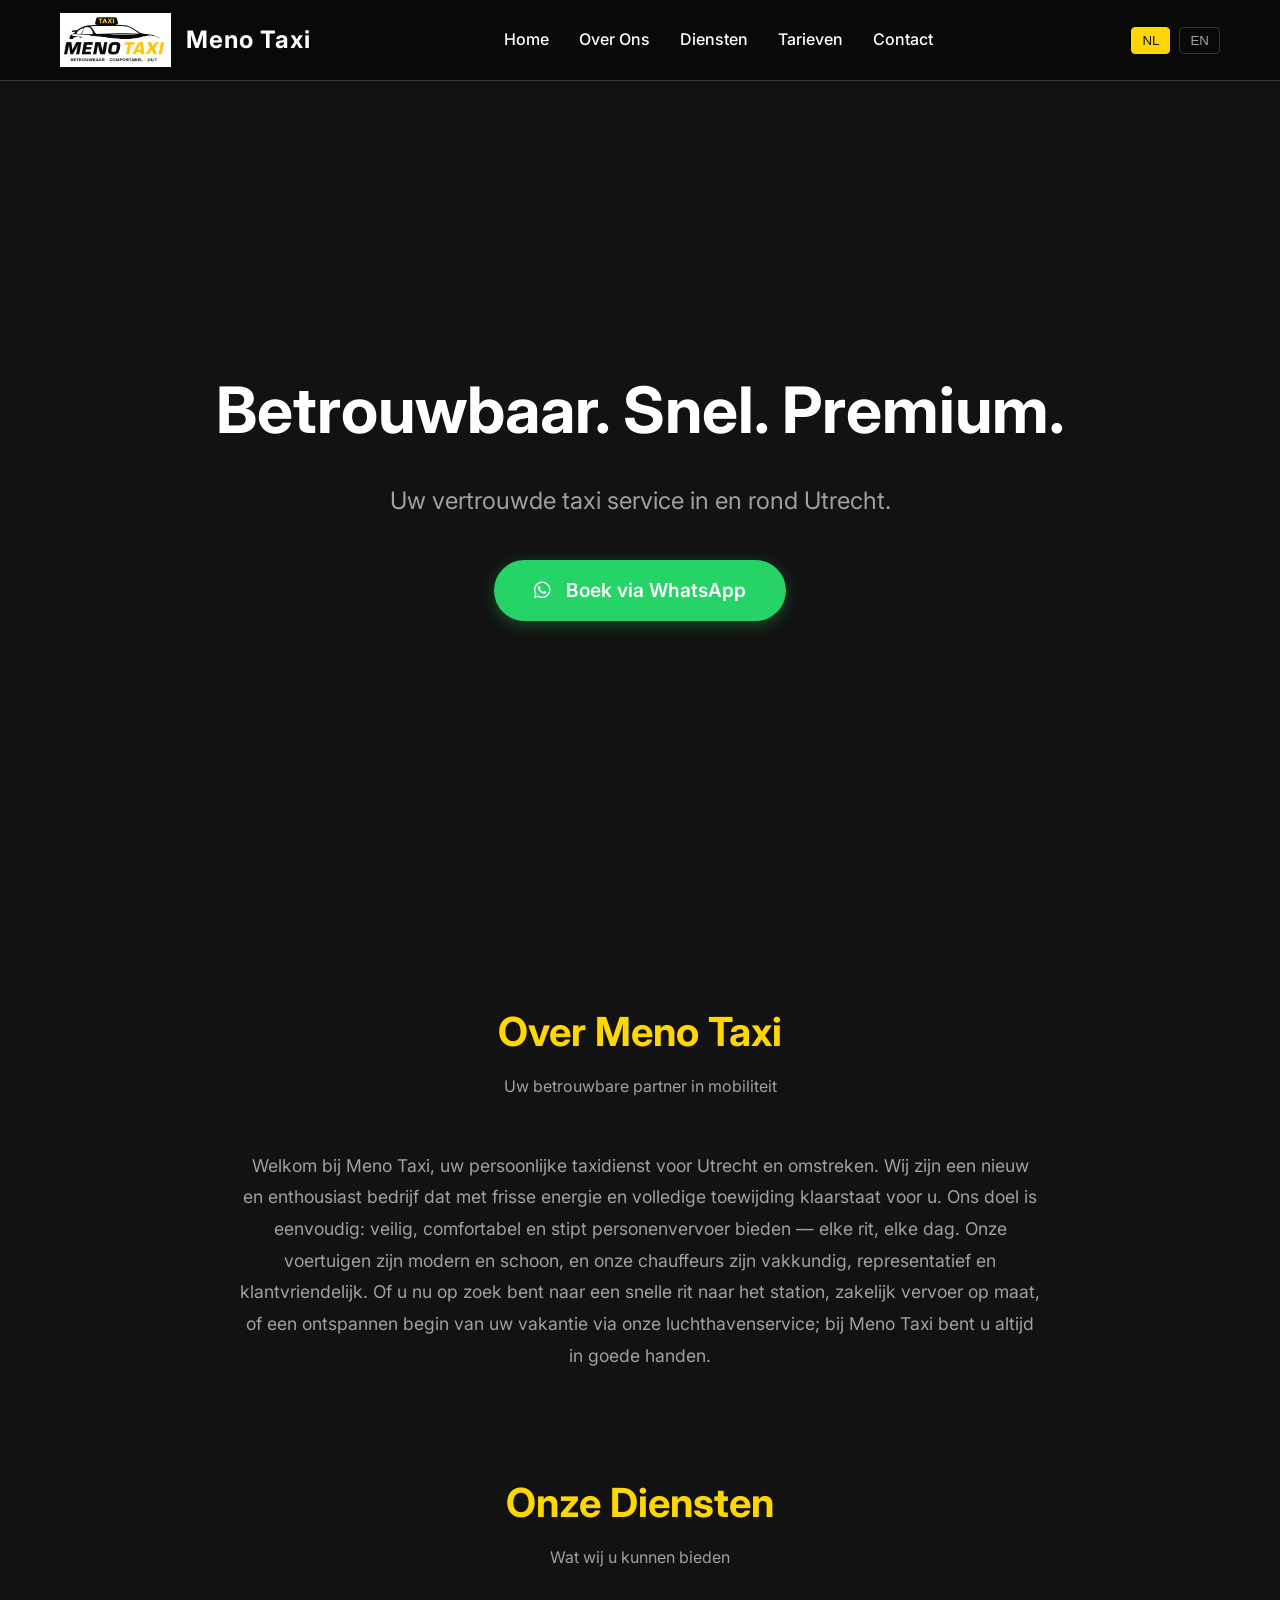
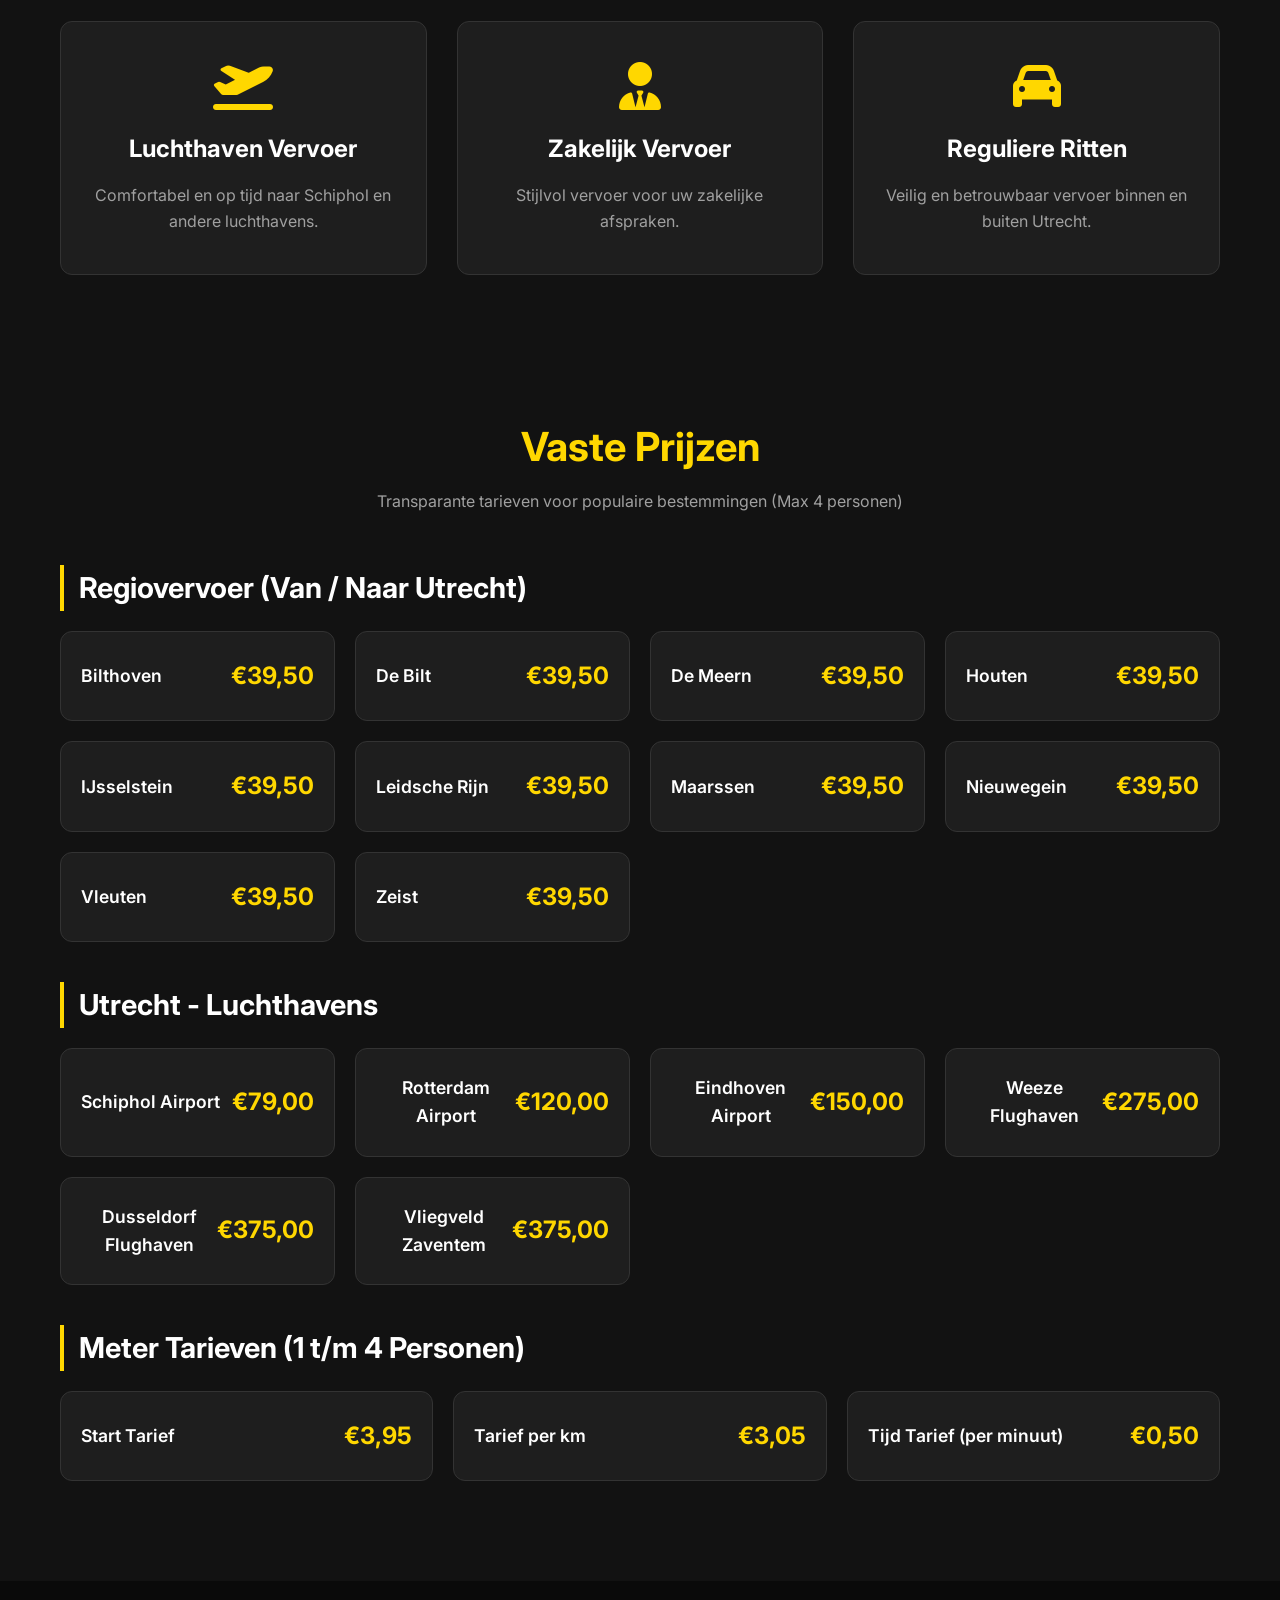
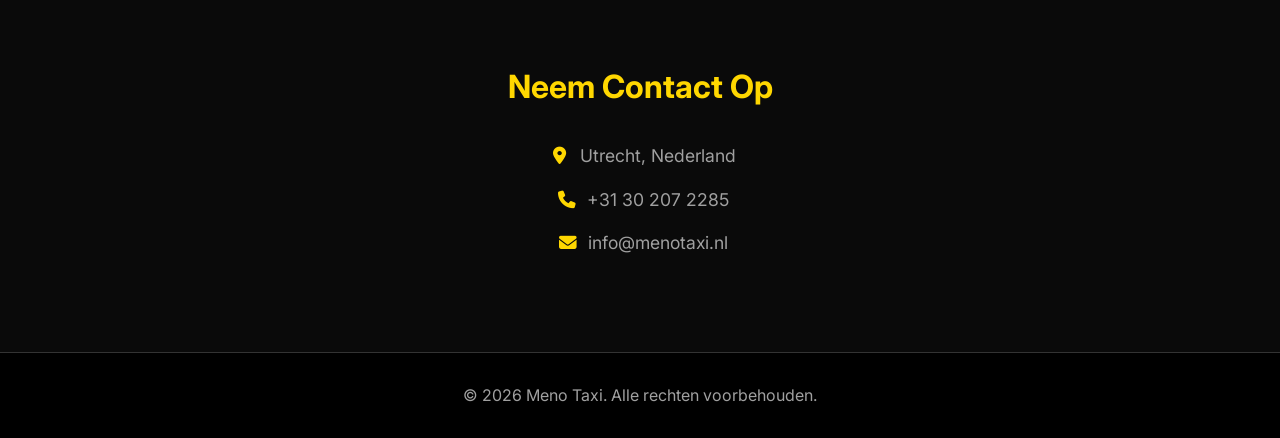
==== commit a097c694: "Add files via upload" ====
--- a/index.html
+++ b/index.html
@@ -4,7 +4,7 @@
     <meta charset="UTF-8">
     <meta name="viewport" content="width=device-width, initial-scale=1.0">
     <title>Meno Taxi | Premium Ride Service</title>
-    <link rel="stylesheet" href="style.css">
+    <link rel="stylesheet" href="style.css?v=2">
     <link href="https://fonts.googleapis.com/css2?family=Inter:wght@300;400;600;700&display=swap" rel="stylesheet">
     <link rel="stylesheet" href="https://cdnjs.cloudflare.com/ajax/libs/font-awesome/6.4.0/css/all.min.css">
 </head>
@@ -44,7 +44,7 @@
             <h2 class="section-title" data-i18n="about_title">Over Meno Taxi</h2>
             <p class="section-subtitle" data-i18n="about_subtitle">Uw betrouwbare partner in mobiliteit</p>
             <div style="max-width: 800px; margin: 0 auto; color: var(--gray-text); font-size: 1.1rem; line-height: 1.8;">
-                <p data-i18n="about_text">Welkom bij Meno Taxi, dé taxicentrale voor Utrecht en omstreken. Met jarenlange ervaring in de branche staan wij garant voor veilig, comfortabel en stipt personenvervoer. Ons wagenpark bestaat uit moderne, schone voertuigen en onze chauffeurs zijn vakkundig, representatief en klantvriendelijk. Of u nu op zoek bent naar een snelle rit naar het station, zakelijk vervoer op maat, of een ontspannen begin van uw vakantie via onze luchthavenservice; bij Meno Taxi bent u altijd in goede handen.</p>
+                <p data-i18n="about_text">Welkom bij Meno Taxi, uw persoonlijke taxidienst voor Utrecht en omstreken. Wij zijn een nieuw en enthousiast bedrijf dat met frisse energie en volledige toewijding klaarstaat voor u. Ons doel is eenvoudig: veilig, comfortabel en stipt personenvervoer bieden — elke rit, elke dag. Onze voertuigen zijn modern en schoon, en onze chauffeurs zijn vakkundig, representatief en klantvriendelijk. Of u nu op zoek bent naar een snelle rit naar het station, zakelijk vervoer op maat, of een ontspannen begin van uw vakantie via onze luchthavenservice; bij Meno Taxi bent u altijd in goede handen.</p>
             </div>
         </section>
 
@@ -133,6 +133,6 @@
         </div>
     </footer>
 
-    <script src="script.js"></script>
+    <script src="script.js?v=2"></script>
 </body>
 </html>
--- a/style.css
+++ b/style.css
@@ -53,9 +53,11 @@
 }
 
 .logo img {
-    height: 50px;
+    height: 55px;
     width: auto;
     object-fit: contain;
+    mix-blend-mode: lighten;
+    filter: brightness(1.05);
 }
 
 .logo-text {
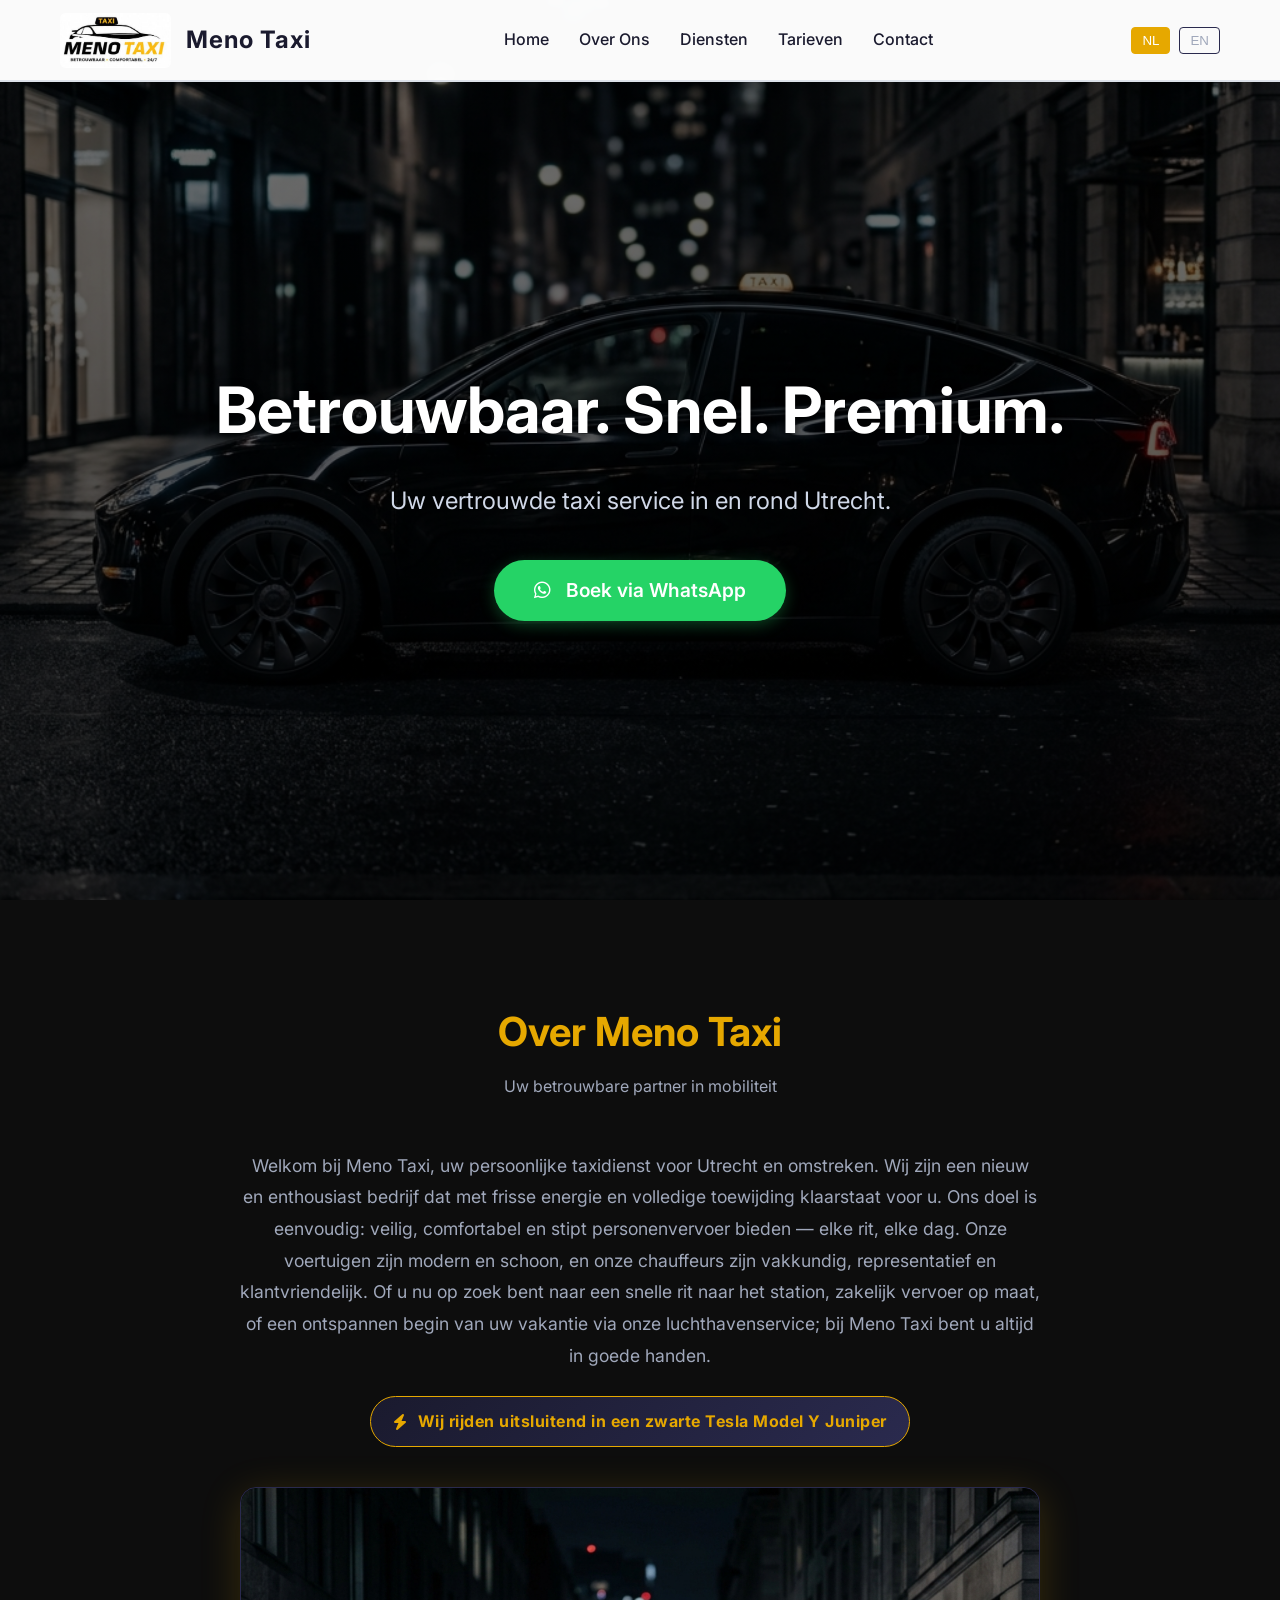
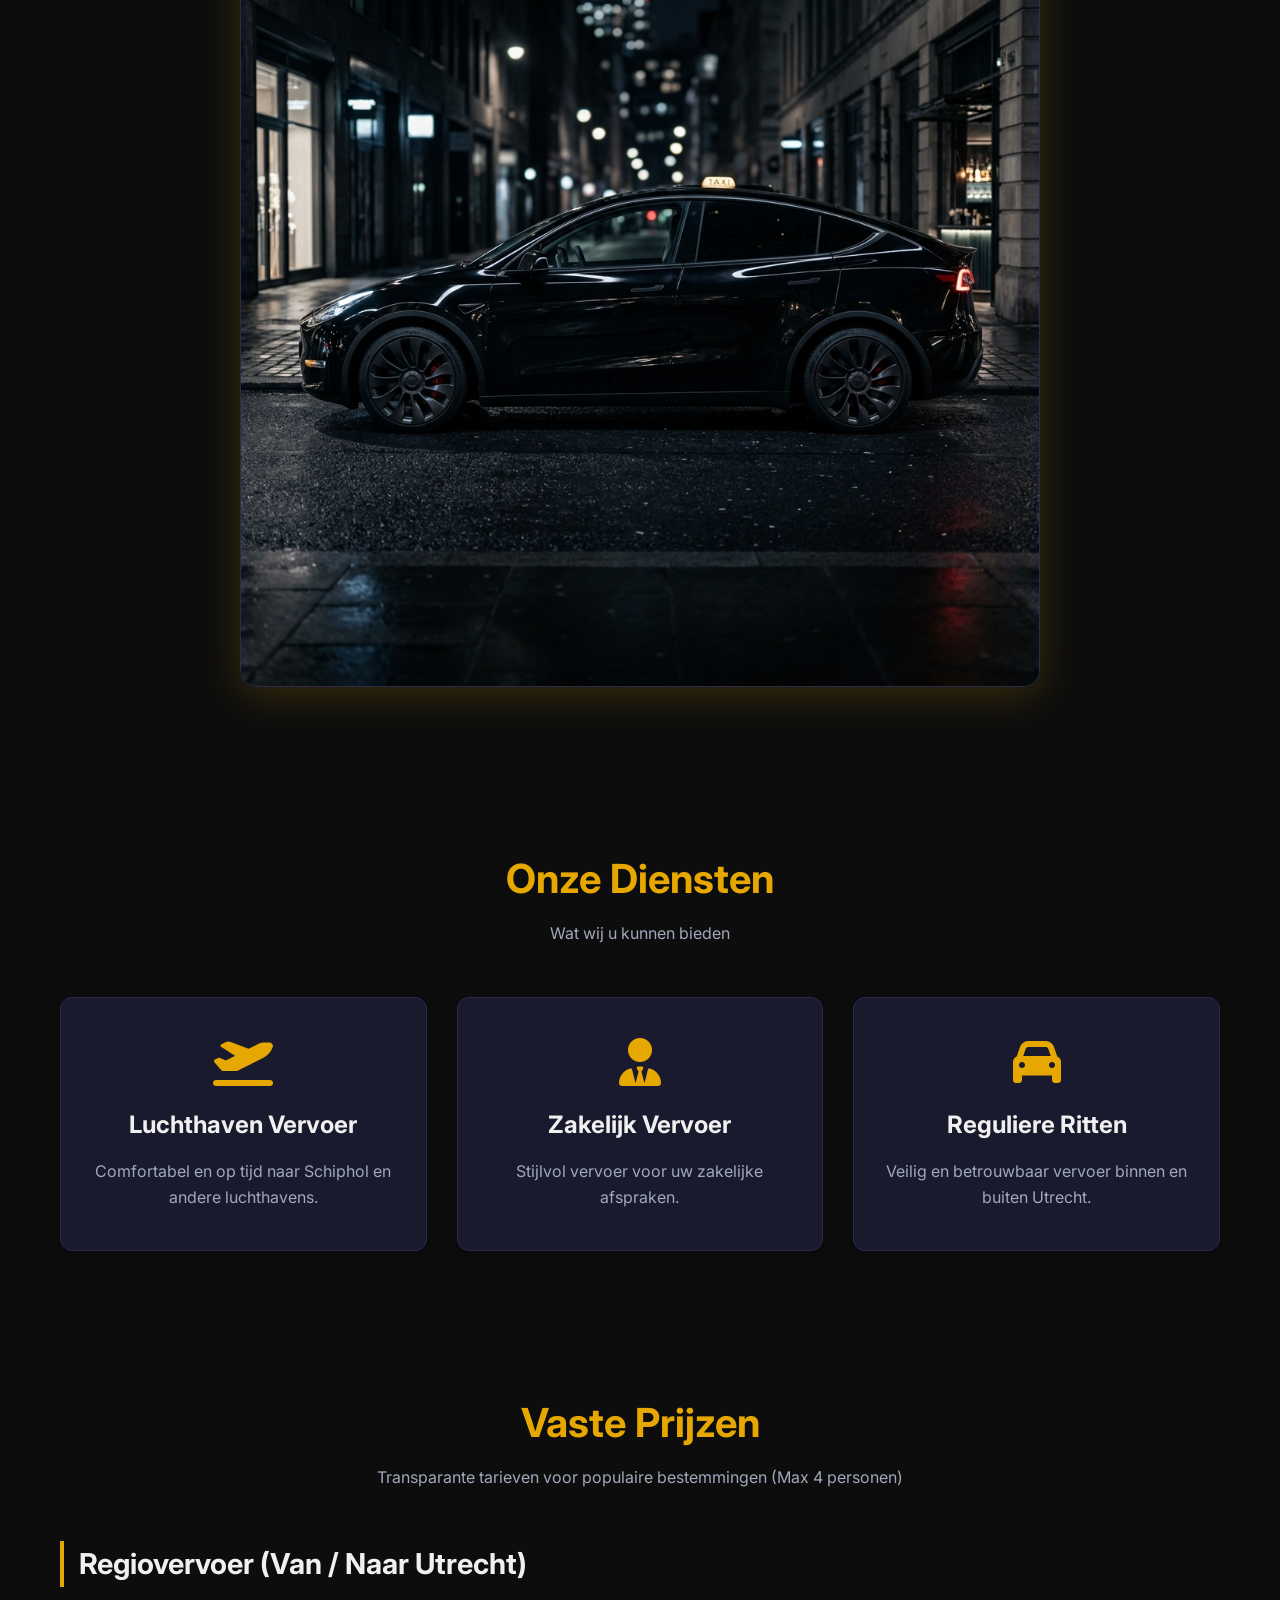
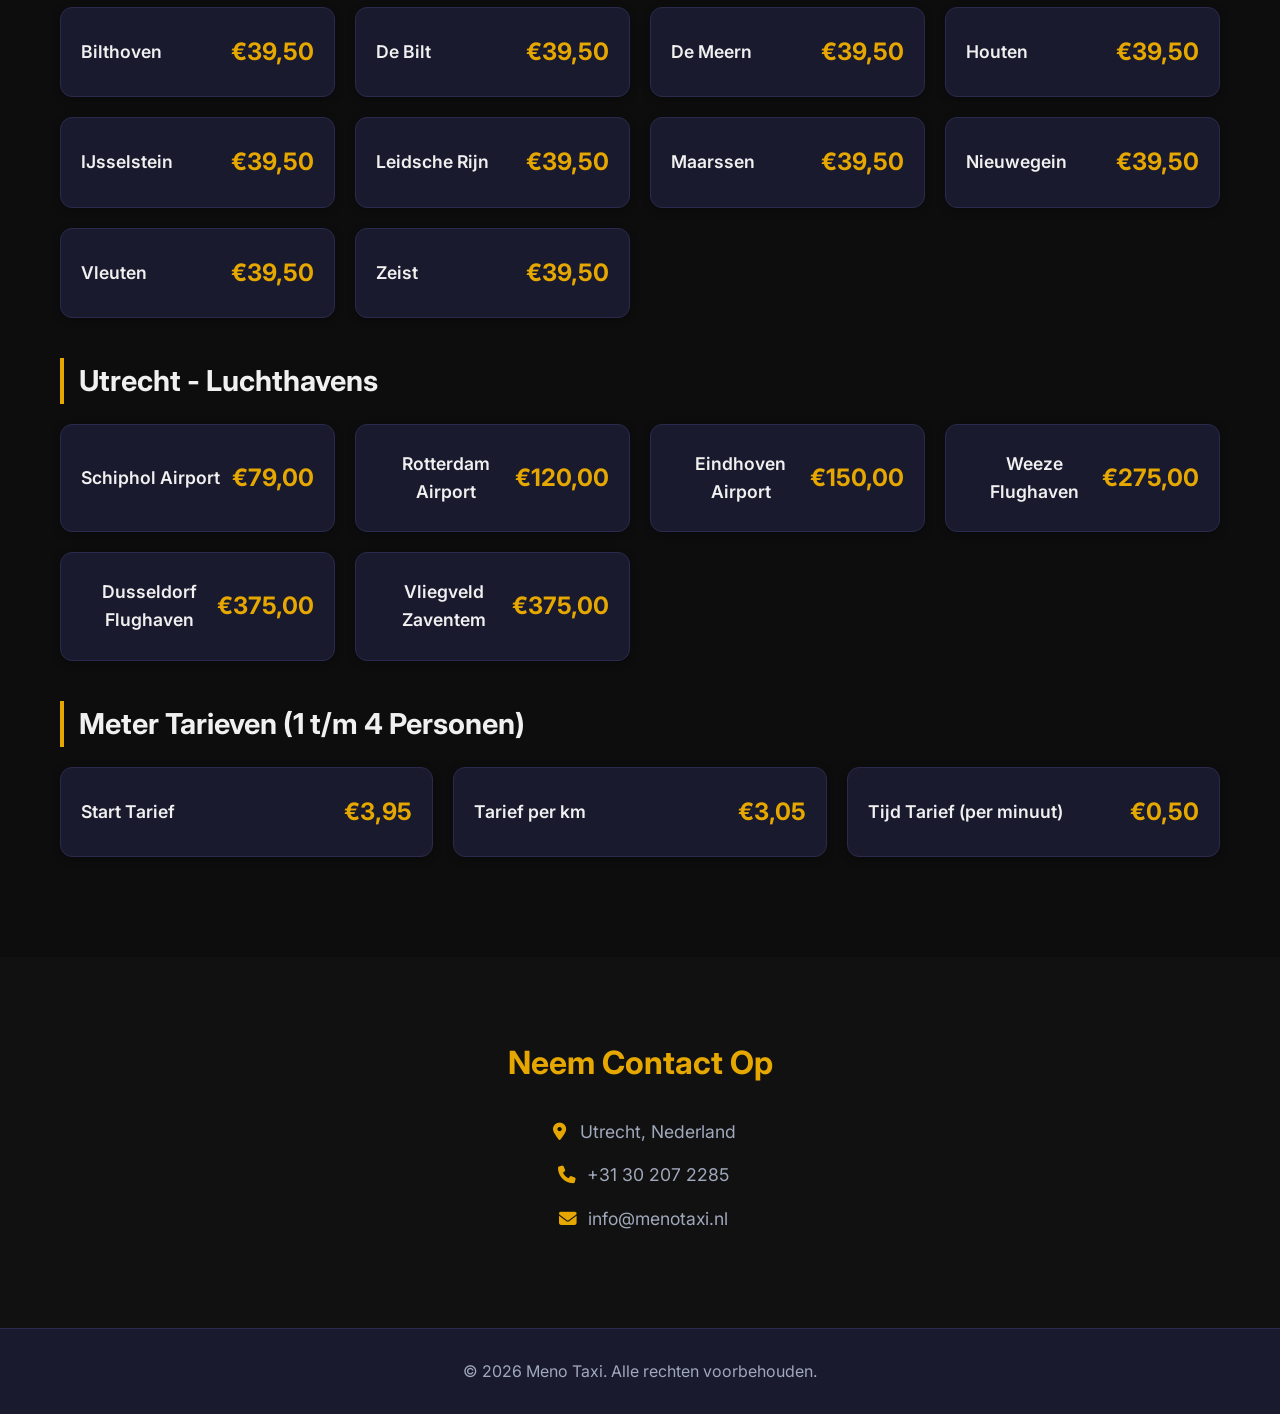
==== commit d6e05ab1: "Add files via upload" ====
--- a/index.html
+++ b/index.html
@@ -4,7 +4,7 @@
     <meta charset="UTF-8">
     <meta name="viewport" content="width=device-width, initial-scale=1.0">
     <title>Meno Taxi | Premium Ride Service</title>
-    <link rel="stylesheet" href="style.css?v=2">
+    <link rel="stylesheet" href="style.css?v=3">
     <link href="https://fonts.googleapis.com/css2?family=Inter:wght@300;400;600;700&display=swap" rel="stylesheet">
     <link rel="stylesheet" href="https://cdnjs.cloudflare.com/ajax/libs/font-awesome/6.4.0/css/all.min.css">
 </head>
@@ -40,11 +40,18 @@
             </div>
         </section>
 
-        <section id="about" class="about-section container" style="padding: 100px 20px 0; text-align: center;">
+        <section id="about" class="about-section container" style="padding: 100px 20px 60px; text-align: center;">
             <h2 class="section-title" data-i18n="about_title">Over Meno Taxi</h2>
             <p class="section-subtitle" data-i18n="about_subtitle">Uw betrouwbare partner in mobiliteit</p>
             <div style="max-width: 800px; margin: 0 auto; color: var(--gray-text); font-size: 1.1rem; line-height: 1.8;">
                 <p data-i18n="about_text">Welkom bij Meno Taxi, uw persoonlijke taxidienst voor Utrecht en omstreken. Wij zijn een nieuw en enthousiast bedrijf dat met frisse energie en volledige toewijding klaarstaat voor u. Ons doel is eenvoudig: veilig, comfortabel en stipt personenvervoer bieden — elke rit, elke dag. Onze voertuigen zijn modern en schoon, en onze chauffeurs zijn vakkundig, representatief en klantvriendelijk. Of u nu op zoek bent naar een snelle rit naar het station, zakelijk vervoer op maat, of een ontspannen begin van uw vakantie via onze luchthavenservice; bij Meno Taxi bent u altijd in goede handen.</p>
+                <div class="tesla-badge">
+                    <i class="fas fa-bolt"></i>
+                    <span data-i18n="tesla_badge">Wij rijden uitsluitend in een zwarte Tesla Model Y Juniper</span>
+                </div>
+            </div>
+            <div class="tesla-showcase">
+                <img src="tesla.png" alt="Zwarte Tesla Model Y Juniper - Meno Taxi">
             </div>
         </section>
 
@@ -133,6 +140,6 @@
         </div>
     </footer>
 
-    <script src="script.js?v=2"></script>
+    <script src="script.js?v=3"></script>
 </body>
 </html>
--- a/style.css
+++ b/style.css
@@ -1,12 +1,15 @@
 :root {
-    --primary-color: #ffd700;
-    --primary-dark: #ccac00;
-    --dark-bg: #121212;
-    --darker-bg: #0a0a0a;
-    --light-text: #ffffff;
-    --gray-text: #a0a0a0;
-    --card-bg: #1e1e1e;
-    --border-color: #333333;
+    --primary-color: #e6a800;
+    --primary-dark: #cc9500;
+    --dark-bg: #0d0d0d;
+    --darker-bg: #111111;
+    --light-text: #f0f0f0;
+    --gray-text: #a0a8bb;
+    --card-bg: #1a1a2e;
+    --border-color: #2a2a4e;
+    --header-bg: #ffffff;
+    --hero-overlay-start: rgba(10, 10, 20, 0.80);
+    --hero-overlay-end: rgba(0, 0, 0, 0.85);
 }
 
 * {
@@ -30,13 +33,14 @@
 }
 
 .header {
-    background-color: rgba(10, 10, 10, 0.95);
+    background-color: rgba(255, 255, 255, 0.98);
     backdrop-filter: blur(10px);
     position: fixed;
     width: 100%;
     top: 0;
     z-index: 100;
-    border-bottom: 1px solid var(--border-color);
+    border-bottom: 2px solid #dde2ea;
+    box-shadow: 0 2px 16px rgba(0,0,0,0.15);
 }
 
 .header-content {
@@ -56,15 +60,16 @@
     height: 55px;
     width: auto;
     object-fit: contain;
-    mix-blend-mode: lighten;
-    filter: brightness(1.05);
+    background: #ffffff;
+    border-radius: 6px;
 }
 
 .logo-text {
     font-size: 1.5rem;
     font-weight: 700;
     letter-spacing: 1px;
-    color: var(--light-text);
+    color: #1a1a2e;
+    /* stays dark since header is white */
 }
 
 .nav {
@@ -73,7 +78,8 @@
 }
 
 .nav a {
-    color: var(--light-text);
+    color: #1a1a2e;
+    /* stays dark since header is white */
     text-decoration: none;
     font-weight: 500;
     transition: color 0.3s;
@@ -95,7 +101,7 @@
 }
 
 .lang-switcher button.active, .lang-switcher button:hover {
-    color: var(--dark-bg);
+    color: #ffffff;
     background-color: var(--primary-color);
     border-color: var(--primary-color);
 }
@@ -106,7 +112,7 @@
     align-items: center;
     justify-content: center;
     text-align: center;
-    background: linear-gradient(rgba(18, 18, 18, 0.8), rgba(18, 18, 18, 0.8)), url('https://images.unsplash.com/photo-1449965408869-eaa3f722e40d?q=80&w=2070&auto=format&fit=crop') no-repeat center center/cover;
+    background: linear-gradient(rgba(0, 0, 0, 0.55), rgba(0, 0, 0, 0.70)), url('tesla.png') no-repeat center center/cover;
     padding-top: 80px;
 }
 
@@ -114,12 +120,13 @@
     font-size: 4rem;
     font-weight: 700;
     margin-bottom: 20px;
-    color: var(--light-text);
+    color: #ffffff;
+    text-shadow: 0 2px 8px rgba(0,0,0,0.8);
 }
 
 .hero-content p {
     font-size: 1.5rem;
-    color: var(--gray-text);
+    color: #d0d8e8;
     margin-bottom: 40px;
 }
 
@@ -145,6 +152,43 @@
     margin-right: 10px;
 }
 
+/* About Section */
+.about-section {
+    background-color: var(--dark-bg);
+}
+
+/* Tesla Car Showcase */
+.tesla-showcase {
+    margin: 40px auto 0;
+    max-width: 800px;
+    border-radius: 16px;
+    overflow: hidden;
+    box-shadow: 0 8px 40px rgba(230, 168, 0, 0.2);
+    border: 1px solid var(--border-color);
+}
+
+.tesla-showcase img {
+    width: 100%;
+    height: auto;
+    display: block;
+    border-radius: 16px;
+}
+
+.tesla-badge {
+    display: inline-flex;
+    align-items: center;
+    gap: 10px;
+    background: linear-gradient(135deg, #1a1a2e, #2a2a4e);
+    border: 1px solid var(--primary-color);
+    color: var(--primary-color);
+    font-weight: 700;
+    font-size: 1rem;
+    padding: 10px 22px;
+    border-radius: 50px;
+    margin-top: 25px;
+    letter-spacing: 0.5px;
+}
+
 /* Services Section */
 .services-section {
     padding: 100px 20px 40px;
@@ -163,13 +207,15 @@
     padding: 40px 20px;
     border-radius: 12px;
     border: 1px solid var(--border-color);
-    transition: transform 0.3s, border-color 0.3s;
+    transition: transform 0.3s, border-color 0.3s, box-shadow 0.3s;
     cursor: pointer;
+    box-shadow: 0 2px 12px rgba(0,0,0,0.3);
 }
 
 .service-card:hover {
     transform: translateY(-5px);
     border-color: var(--primary-color);
+    box-shadow: 0 8px 24px rgba(230,168,0,0.25);
 }
 
 .service-card i {
@@ -198,7 +244,7 @@
     width: 100%; 
     height: 100%; 
     overflow: auto; 
-    background-color: rgba(0,0,0,0.8); 
+    background-color: rgba(26,26,46,0.55); 
     backdrop-filter: blur(5px);
 }
 
@@ -212,6 +258,7 @@
     border-radius: 12px;
     position: relative;
     color: var(--light-text);
+    box-shadow: 0 8px 40px rgba(0,0,0,0.6);
 }
 
 .close-modal {
@@ -279,20 +326,23 @@
     padding: 25px 20px;
     border-radius: 12px;
     border: 1px solid var(--border-color);
-    transition: transform 0.3s, border-color 0.3s;
+    transition: transform 0.3s, border-color 0.3s, box-shadow 0.3s;
     display: flex;
     justify-content: space-between;
     align-items: center;
+    box-shadow: 0 2px 8px rgba(0,0,0,0.3);
 }
 
 .price-card:hover {
     transform: translateY(-5px);
     border-color: var(--primary-color);
+    box-shadow: 0 6px 20px rgba(230,168,0,0.25);
 }
 
 .route {
     font-size: 1.1rem;
     font-weight: 600;
+    color: var(--light-text);
 }
 
 .route i {
@@ -307,7 +357,7 @@
 }
 
 .contact-section {
-    background-color: var(--darker-bg);
+    background-color: #111111;
     padding: 80px 20px;
     text-align: center;
 }
@@ -330,11 +380,11 @@
 }
 
 footer {
-    background-color: #000;
+    background-color: #1a1a2e;
     padding: 30px 0;
     text-align: center;
-    color: var(--gray-text);
-    border-top: 1px solid var(--border-color);
+    color: #a0a8bb;
+    border-top: 1px solid #2a2a4e;
 }
 
 @media (max-width: 768px) {
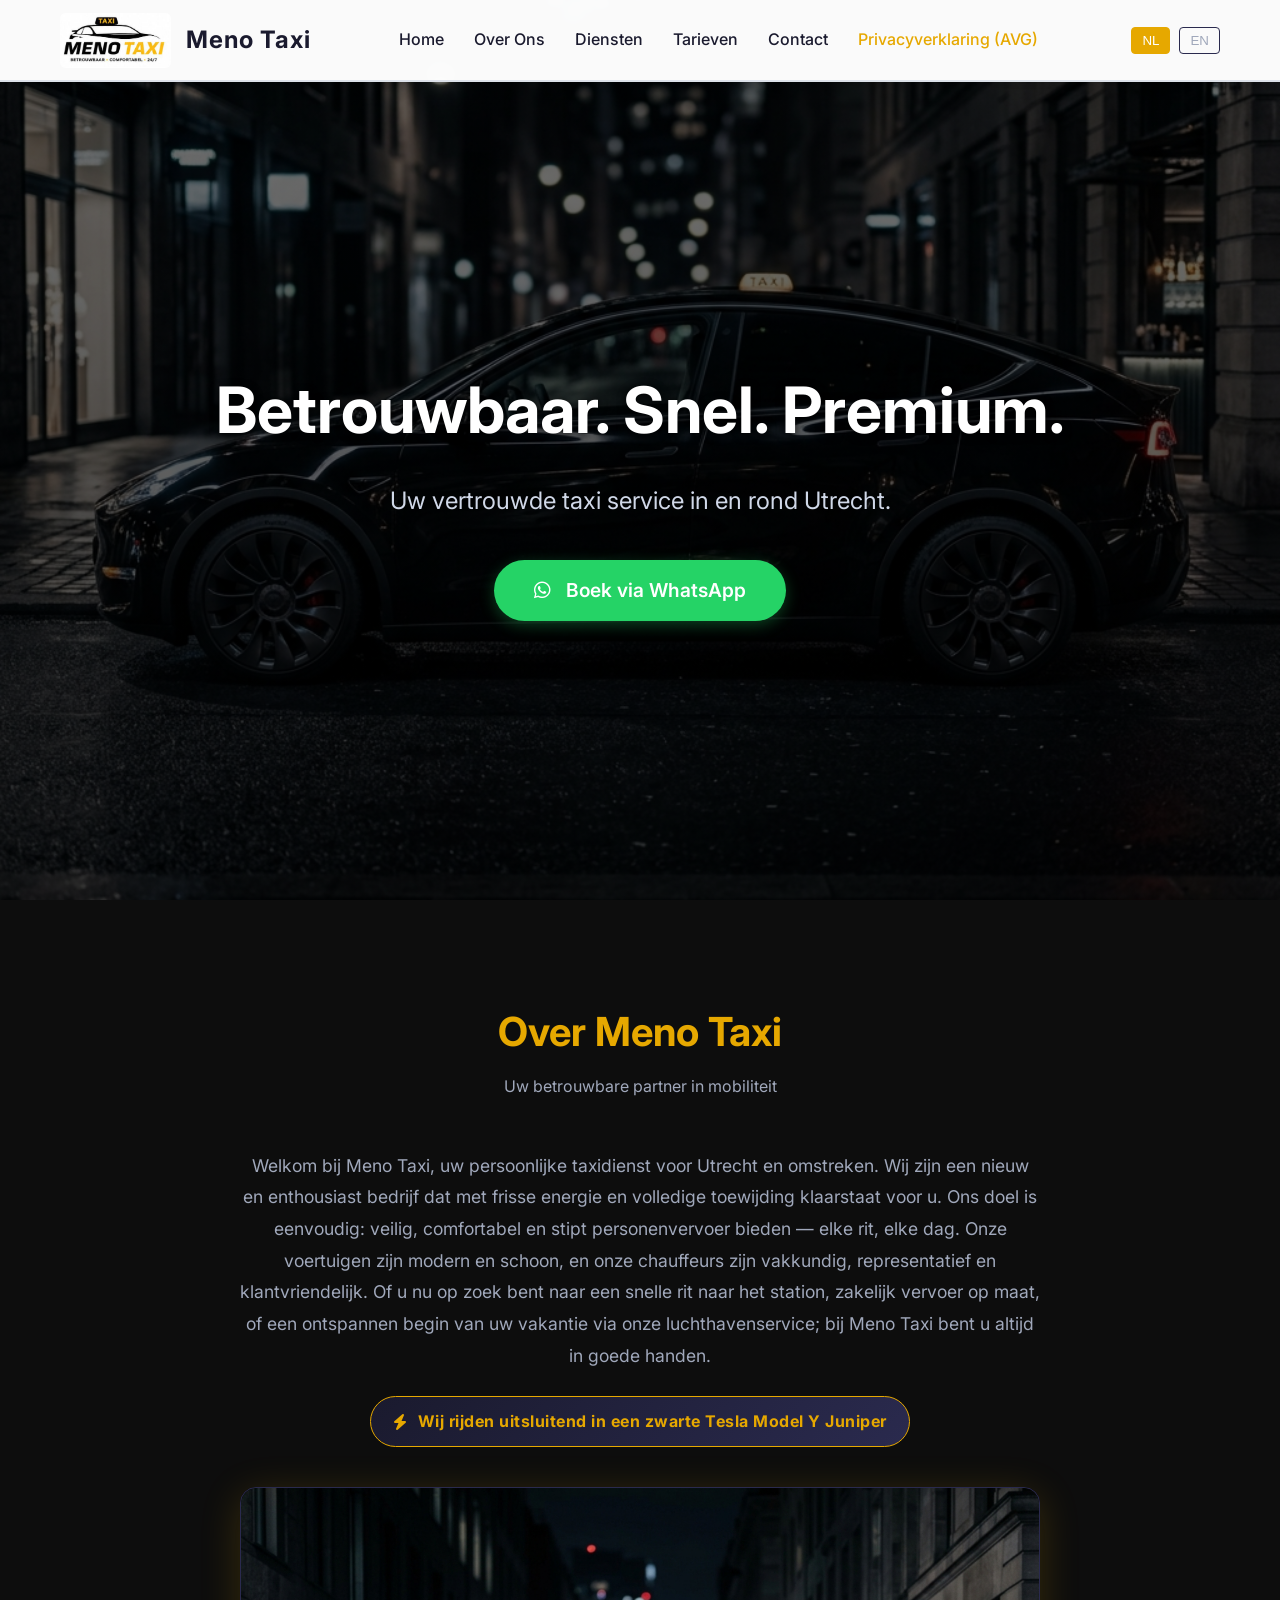
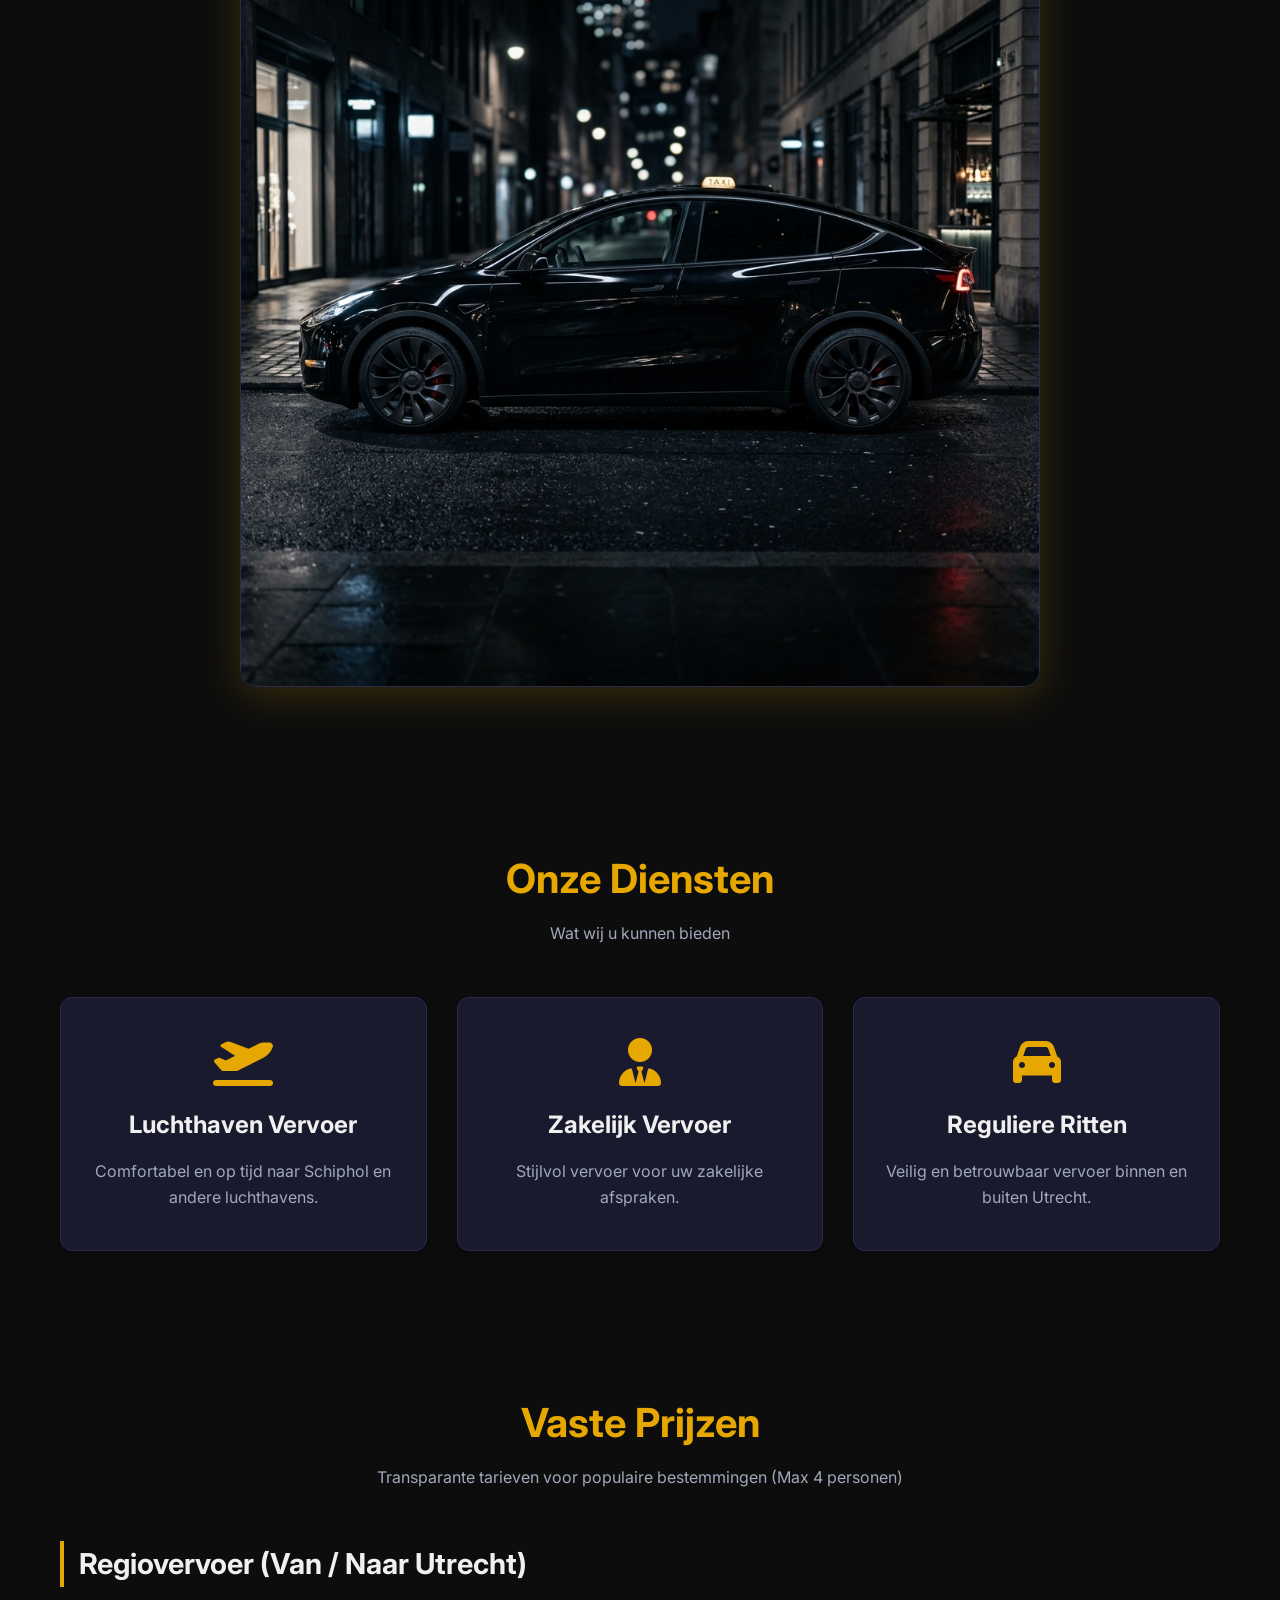
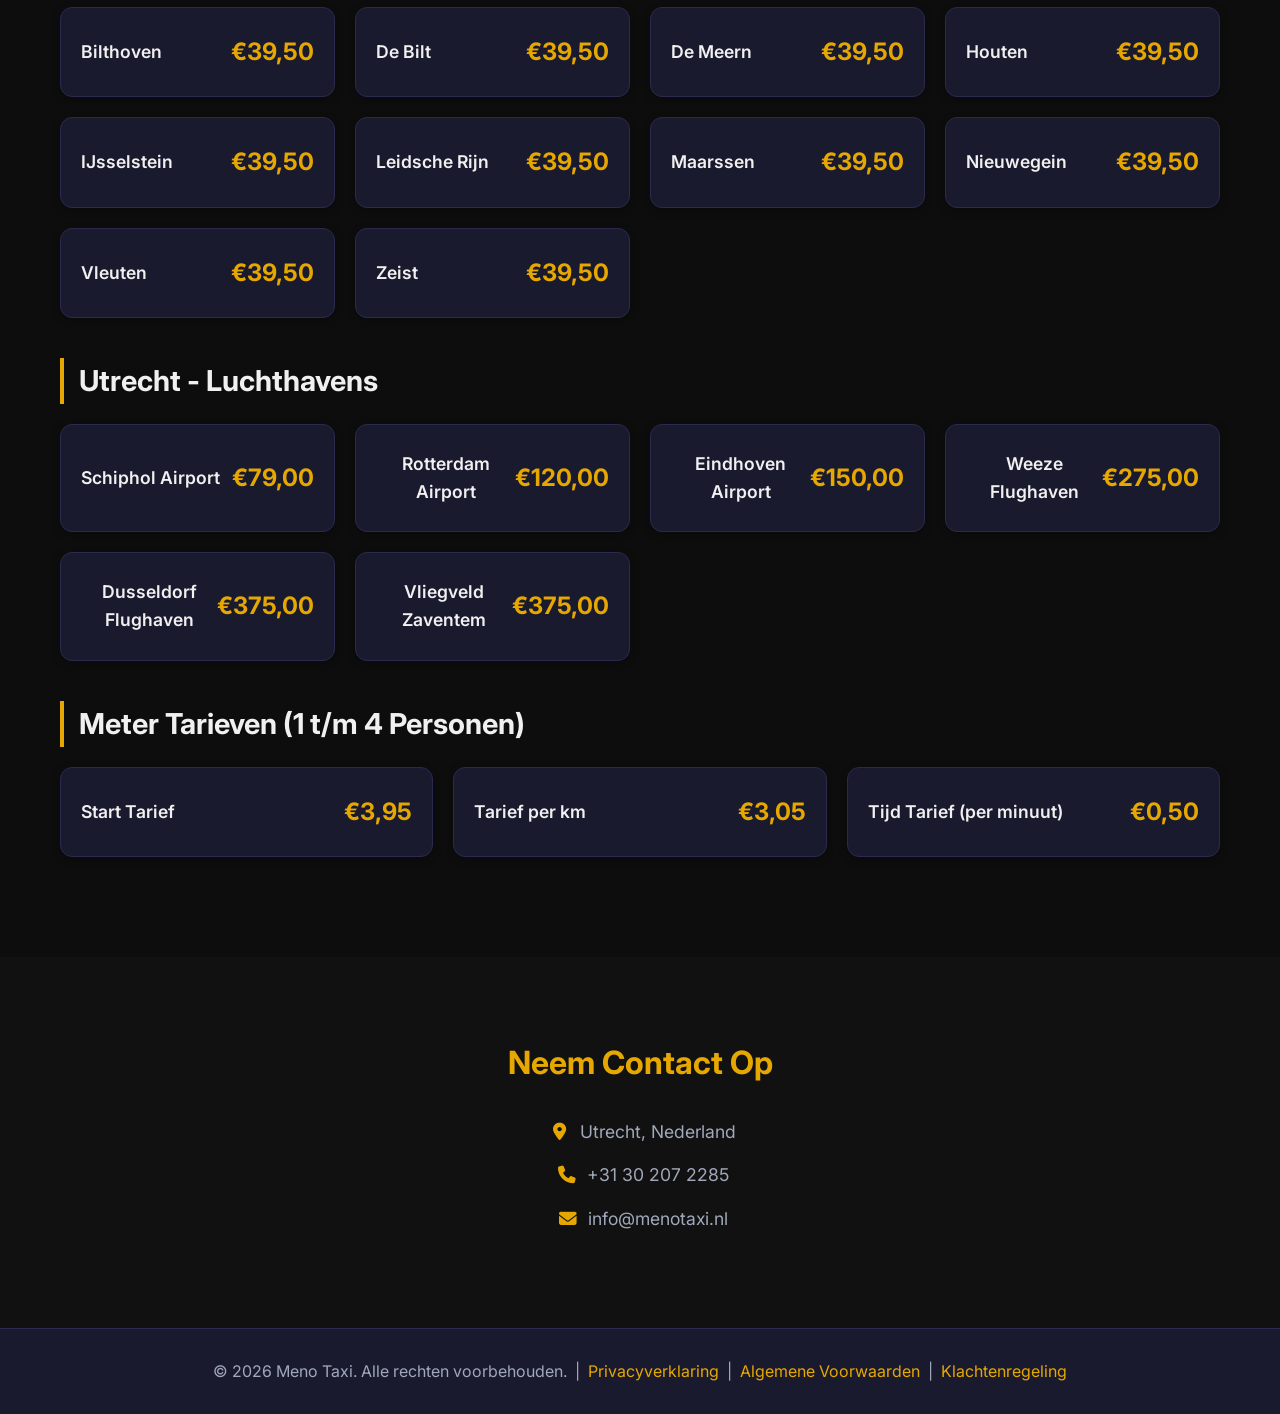
==== commit 09ef0819: "Add files via upload" ====
--- a/index.html
+++ b/index.html
@@ -21,6 +21,7 @@
                 <a href="#services" data-i18n="nav_services">Diensten</a>
                 <a href="#prices" data-i18n="nav_prices">Tarieven</a>
                 <a href="#contact" data-i18n="nav_contact">Contact</a>
+                <a href="privacyverklaring.html" style="color: var(--primary-color);">Privacyverklaring (AVG)</a>
             </nav>
             <div class="lang-switcher">
                 <button id="lang-nl" class="active">NL</button>
@@ -136,7 +137,11 @@
 
     <footer>
         <div class="container footer-content">
-            <p>&copy; 2026 Meno Taxi. <span data-i18n="footer_rights">Alle rechten voorbehouden.</span></p>
+            <p>&copy; 2026 Meno Taxi. <span data-i18n="footer_rights">Alle rechten voorbehouden.</span> &nbsp;|&nbsp;
+                <a href="privacyverklaring.html" style="color:var(--primary-color); text-decoration:none;">Privacyverklaring</a> &nbsp;|&nbsp;
+                <a href="algemene-voorwaarden.html" style="color:var(--primary-color); text-decoration:none;">Algemene Voorwaarden</a> &nbsp;|&nbsp;
+                <a href="klachtenregeling.html" style="color:var(--primary-color); text-decoration:none;">Klachtenregeling</a>
+            </p>
         </div>
     </footer>
 
